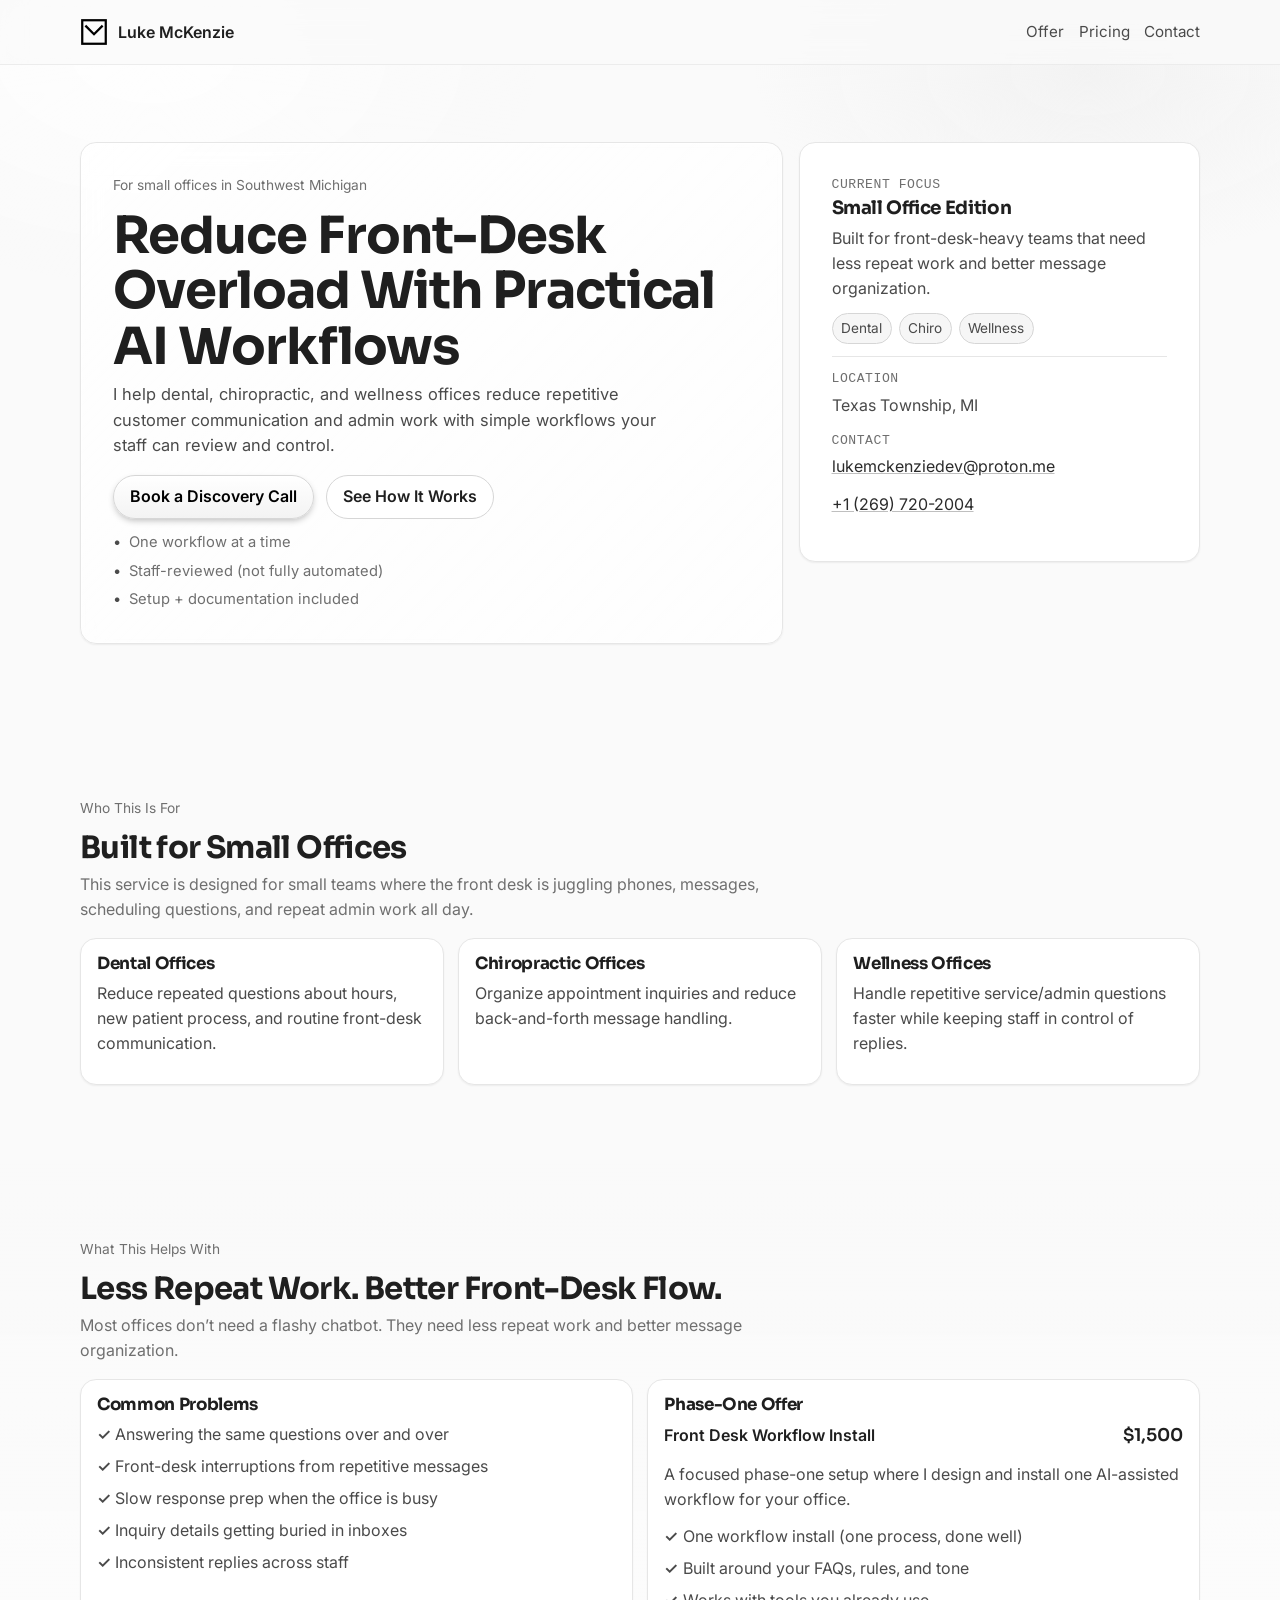
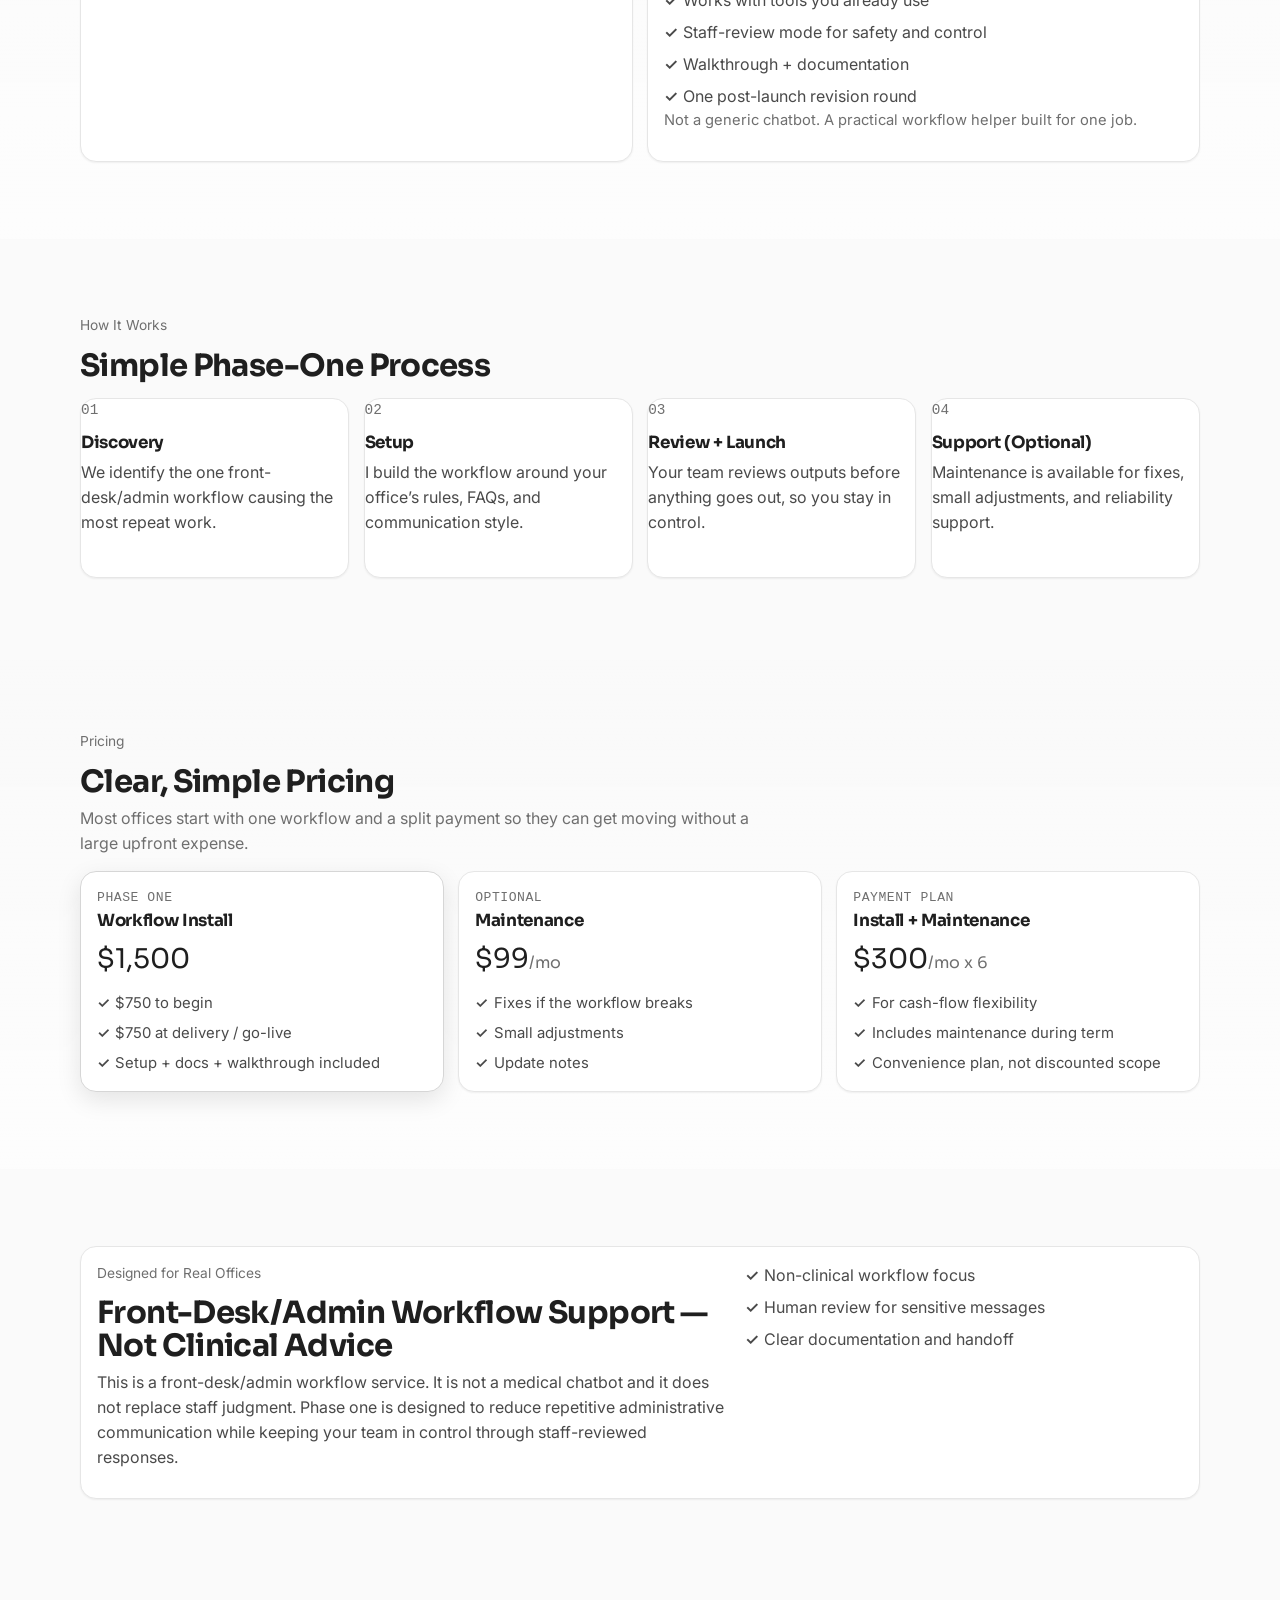
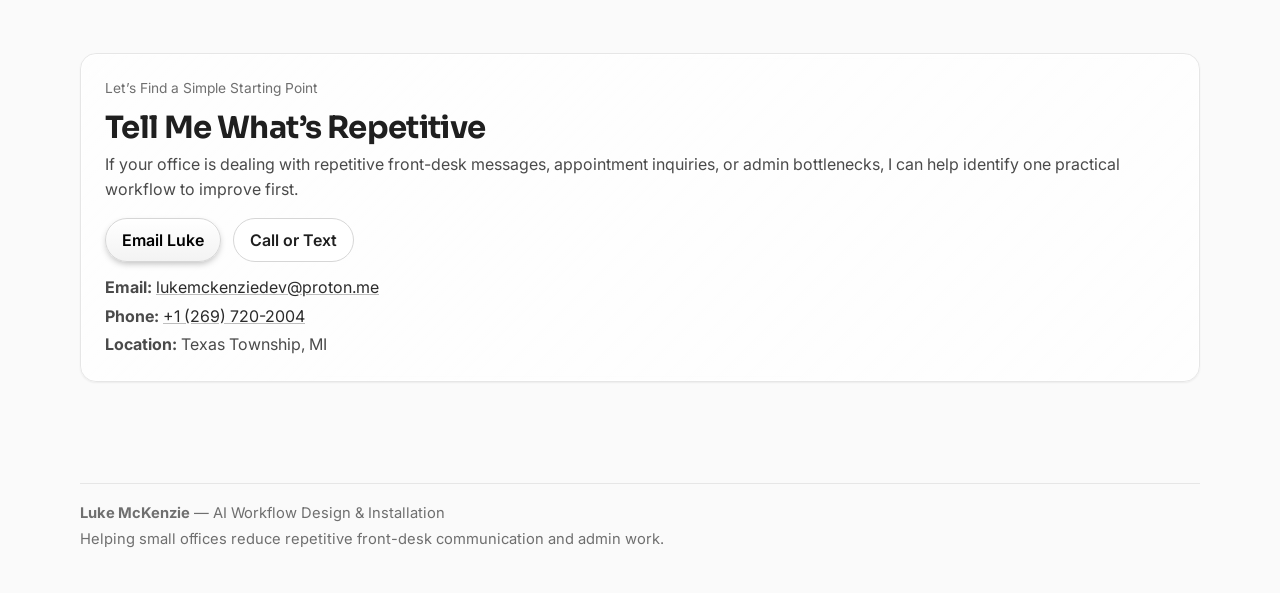
==== index.html @ c14ea80b "initial site" ====
<!doctype html>
<html lang="en">
<head>
  <meta charset="utf-8">
  <meta name="viewport" content="width=device-width, initial-scale=1">
  <title>Luke McKenzie | AI Workflow Design for Small Offices</title>
  <meta name="description" content="I help dental, chiropractic, and wellness offices reduce repetitive front-desk communication and admin work with practical AI workflows.">
  <link rel="preconnect" href="https://fonts.googleapis.com">
  <link rel="preconnect" href="https://fonts.gstatic.com" crossorigin>
  <link href="https://fonts.googleapis.com/css2?family=Inter:wght@400;500;600&family=Sora:wght@500;600;700&family=Ubuntu+Mono:wght@400;700&display=swap" rel="stylesheet">
  <link rel="stylesheet" href="styles.css">
</head>
<body>
  <div class="bg-glow" aria-hidden="true"></div>
  <header class="site-header">
    <div class="wrap nav">
      <a class="brand" href="#top" aria-label="Luke McKenzie home">
        <img src="assets/logo.svg" alt="" width="28" height="28">
        <span>Luke McKenzie</span>
      </a>
      <nav class="nav-links" aria-label="Primary">
        <a href="#offer">Offer</a>
        <a href="#pricing">Pricing</a>
        <a href="#contact">Contact</a>
      </nav>
    </div>
  </header>

  <main id="top">
    <section class="hero section">
      <div class="wrap hero-grid">
        <div class="glass card">
          <p class="eyebrow">For small offices in Southwest Michigan</p>
          <h1>Reduce Front-Desk Overload With Practical AI Workflows</h1>
          <p class="lede">
            I help dental, chiropractic, and wellness offices reduce repetitive customer communication and admin work with simple workflows your staff can review and control.
          </p>
          <div class="hero-cta">
            <a class="btn btn-primary" href="#contact">Book a Discovery Call</a>
            <a class="btn btn-secondary" href="#how">See How It Works</a>
          </div>
          <ul class="mini-list">
            <li>One workflow at a time</li>
            <li>Staff-reviewed (not fully automated)</li>
            <li>Setup + documentation included</li>
          </ul>
        </div>

        <aside class="card side-panel">
          <p class="mono label">CURRENT FOCUS</p>
          <h2>Small Office Edition</h2>
          <p>Built for front-desk-heavy teams that need less repeat work and better message organization.</p>
          <div class="pill-list">
            <span>Dental</span>
            <span>Chiro</span>
            <span>Wellness</span>
          </div>
          <hr>
          <p class="mono label">LOCATION</p>
          <p>Texas Township, MI</p>
          <p class="mono label">CONTACT</p>
          <p><a href="mailto:lukemckenziedev@proton.me">lukemckenziedev@proton.me</a></p>
          <p><a href="tel:+12697202004">+1 (269) 720-2004</a></p>
        </aside>
      </div>
    </section>

    <section class="section" id="who">
      <div class="wrap">
        <div class="section-head">
          <p class="eyebrow">Who This Is For</p>
          <h2>Built for Small Offices</h2>
          <p>This service is designed for small teams where the front desk is juggling phones, messages, scheduling questions, and repeat admin work all day.</p>
        </div>
        <div class="grid-3">
          <article class="card tile">
            <h3>Dental Offices</h3>
            <p>Reduce repeated questions about hours, new patient process, and routine front-desk communication.</p>
          </article>
          <article class="card tile">
            <h3>Chiropractic Offices</h3>
            <p>Organize appointment inquiries and reduce back-and-forth message handling.</p>
          </article>
          <article class="card tile">
            <h3>Wellness Offices</h3>
            <p>Handle repetitive service/admin questions faster while keeping staff in control of replies.</p>
          </article>
        </div>
      </div>
    </section>

    <section class="section muted" id="offer">
      <div class="wrap">
        <div class="section-head">
          <p class="eyebrow">What This Helps With</p>
          <h2>Less Repeat Work. Better Front-Desk Flow.</h2>
          <p>Most offices don’t need a flashy chatbot. They need less repeat work and better message organization.</p>
        </div>
        <div class="two-col">
          <div class="card tile">
            <h3>Common Problems</h3>
            <ul class="check-list">
              <li>Answering the same questions over and over</li>
              <li>Front-desk interruptions from repetitive messages</li>
              <li>Slow response prep when the office is busy</li>
              <li>Inquiry details getting buried in inboxes</li>
              <li>Inconsistent replies across staff</li>
            </ul>
          </div>
          <div class="card tile">
            <h3>Phase-One Offer</h3>
            <p class="price-line">Front Desk Workflow Install <span>$1,500</span></p>
            <p>A focused phase-one setup where I design and install one AI-assisted workflow for your office.</p>
            <ul class="check-list">
              <li>One workflow install (one process, done well)</li>
              <li>Built around your FAQs, rules, and tone</li>
              <li>Works with tools you already use</li>
              <li>Staff-review mode for safety and control</li>
              <li>Walkthrough + documentation</li>
              <li>One post-launch revision round</li>
            </ul>
            <p class="note">Not a generic chatbot. A practical workflow helper built for one job.</p>
          </div>
        </div>
      </div>
    </section>

    <section class="section" id="how">
      <div class="wrap">
        <div class="section-head">
          <p class="eyebrow">How It Works</p>
          <h2>Simple Phase-One Process</h2>
        </div>
        <div class="grid-4 steps">
          <article class="card step">
            <p class="mono step-num">01</p>
            <h3>Discovery</h3>
            <p>We identify the one front-desk/admin workflow causing the most repeat work.</p>
          </article>
          <article class="card step">
            <p class="mono step-num">02</p>
            <h3>Setup</h3>
            <p>I build the workflow around your office’s rules, FAQs, and communication style.</p>
          </article>
          <article class="card step">
            <p class="mono step-num">03</p>
            <h3>Review + Launch</h3>
            <p>Your team reviews outputs before anything goes out, so you stay in control.</p>
          </article>
          <article class="card step">
            <p class="mono step-num">04</p>
            <h3>Support (Optional)</h3>
            <p>Maintenance is available for fixes, small adjustments, and reliability support.</p>
          </article>
        </div>
      </div>
    </section>

    <section class="section muted" id="pricing">
      <div class="wrap">
        <div class="section-head">
          <p class="eyebrow">Pricing</p>
          <h2>Clear, Simple Pricing</h2>
          <p>Most offices start with one workflow and a split payment so they can get moving without a large upfront expense.</p>
        </div>
        <div class="grid-3 pricing-grid">
          <article class="card price-card featured">
            <p class="mono label">PHASE ONE</p>
            <h3>Workflow Install</h3>
            <p class="price">$1,500</p>
            <ul class="check-list compact">
              <li>$750 to begin</li>
              <li>$750 at delivery / go-live</li>
              <li>Setup + docs + walkthrough included</li>
            </ul>
          </article>
          <article class="card price-card">
            <p class="mono label">OPTIONAL</p>
            <h3>Maintenance</h3>
            <p class="price">$99<span>/mo</span></p>
            <ul class="check-list compact">
              <li>Fixes if the workflow breaks</li>
              <li>Small adjustments</li>
              <li>Update notes</li>
            </ul>
          </article>
          <article class="card price-card">
            <p class="mono label">PAYMENT PLAN</p>
            <h3>Install + Maintenance</h3>
            <p class="price">$300<span>/mo x 6</span></p>
            <ul class="check-list compact">
              <li>For cash-flow flexibility</li>
              <li>Includes maintenance during term</li>
              <li>Convenience plan, not discounted scope</li>
            </ul>
          </article>
        </div>
      </div>
    </section>

    <section class="section" id="trust">
      <div class="wrap">
        <div class="card trust-card">
          <div>
            <p class="eyebrow">Designed for Real Offices</p>
            <h2>Front-Desk/Admin Workflow Support — Not Clinical Advice</h2>
            <p>
              This is a front-desk/admin workflow service. It is not a medical chatbot and it does not replace staff judgment. Phase one is designed to reduce repetitive administrative communication while keeping your team in control through staff-reviewed responses.
            </p>
          </div>
          <ul class="check-list">
            <li>Non-clinical workflow focus</li>
            <li>Human review for sensitive messages</li>
            <li>Clear documentation and handoff</li>
          </ul>
        </div>
      </div>
    </section>

    <section class="section" id="contact">
      <div class="wrap">
        <div class="glass card contact-card">
          <div>
            <p class="eyebrow">Let’s Find a Simple Starting Point</p>
            <h2>Tell Me What’s Repetitive</h2>
            <p>If your office is dealing with repetitive front-desk messages, appointment inquiries, or admin bottlenecks, I can help identify one practical workflow to improve first.</p>
          </div>
          <div class="contact-actions">
            <a class="btn btn-primary" href="mailto:lukemckenziedev@proton.me?subject=Workflow%20Install%20Inquiry">Email Luke</a>
            <a class="btn btn-secondary" href="tel:+12697202004">Call or Text</a>
          </div>
          <div class="contact-details">
            <p><strong>Email:</strong> <a href="mailto:lukemckenziedev@proton.me">lukemckenziedev@proton.me</a></p>
            <p><strong>Phone:</strong> <a href="tel:+12697202004">+1 (269) 720-2004</a></p>
            <p><strong>Location:</strong> Texas Township, MI</p>
          </div>
        </div>
      </div>
    </section>
  </main>

  <footer class="site-footer">
    <div class="wrap footer-inner">
      <p><strong>Luke McKenzie</strong> — AI Workflow Design & Installation</p>
      <p>Helping small offices reduce repetitive front-desk communication and admin work.</p>
    </div>
  </footer>
</body>
</html>
---- styles.css ----
:root {
  --font-display: "Sora", system-ui, -apple-system, "Segoe UI", Roboto, Arial, sans-serif;
  --font-body: "Inter", system-ui, -apple-system, "Segoe UI", Roboto, Arial, sans-serif;
  --font-mono: "Ubuntu Mono", ui-monospace, SFMono-Regular, Menlo, Monaco, Consolas, monospace;

  --n-0: #ffffff;
  --n-25: #fafafa;
  --n-50: #f6f6f6;
  --n-75: #efefef;
  --n-100: #e6e6e6;
  --n-200: #d6d6d6;
  --n-900: #1f1f1f;

  --color-bg: var(--n-25);
  --color-surface: var(--n-0);
  --color-surface-2: var(--n-50);
  --color-border: var(--n-200);
  --color-border-soft: var(--n-100);

  --text-1: var(--n-900);
  --text-2: #4a4a4a;
  --text-3: #6f6f6f;

  --link: #2b2b2b;
  --link-hover: #111111;
  --focus-ring: rgba(31, 31, 31, 0.18);

  --shadow-1: 0 1px 2px rgba(0, 0, 0, 0.06);
  --shadow-2: 0 8px 24px rgba(0, 0, 0, 0.1);

  --r-1: 10px;
  --r-2: 16px;
  --r-3: 22px;

  --max: 1120px;
}

*,
*::before,
*::after {
  box-sizing: border-box;
}

html {
  scroll-behavior: smooth;
}

body {
  margin: 0;
  font-family: var(--font-body);
  background: var(--color-bg);
  color: var(--text-2);
  line-height: 1.55;
}

img {
  display: block;
  max-width: 100%;
}

a {
  color: var(--link);
  text-decoration-color: rgba(0, 0, 0, 0.25);
}

a:hover {
  color: var(--link-hover);
  text-decoration-color: rgba(0, 0, 0, 0.45);
}

:focus-visible {
  outline: 2px solid var(--focus-ring);
  outline-offset: 2px;
  border-radius: 8px;
}

h1,
h2,
h3 {
  margin: 0 0 0.5rem;
  font-family: var(--font-display);
  color: var(--text-1);
  letter-spacing: -0.02em;
  line-height: 1.08;
}

h1 {
  font-size: clamp(2rem, 4vw, 3.5rem);
}

h2 {
  font-size: clamp(1.35rem, 2.4vw, 2.1rem);
}

h3 {
  font-size: 1.05rem;
}

p {
  margin: 0 0 0.8rem;
}

ul {
  margin: 0;
  padding-left: 1.1rem;
}

.wrap {
  width: min(calc(100% - 2rem), var(--max));
  margin-inline: auto;
}

.section {
  padding: clamp(2.2rem, 6vw, 5rem) 0;
}

.muted {
  background: linear-gradient(180deg, rgba(255,255,255,0), rgba(255,255,255,0.65));
}

.site-header {
  position: sticky;
  top: 0;
  z-index: 10;
  backdrop-filter: blur(12px);
  background: rgba(250, 250, 250, 0.75);
  border-bottom: 1px solid rgba(230, 230, 230, 0.7);
}

.nav {
  display: flex;
  align-items: center;
  justify-content: space-between;
  min-height: 64px;
  gap: 1rem;
}

.brand {
  display: inline-flex;
  align-items: center;
  gap: 0.65rem;
  font-weight: 600;
  text-decoration: none;
}

.brand span {
  color: var(--text-1);
}

.nav-links {
  display: inline-flex;
  gap: 0.9rem;
  align-items: center;
}

.nav-links a {
  text-decoration: none;
  font-size: 0.95rem;
  color: var(--text-2);
}

.bg-glow {
  position: fixed;
  inset: 0;
  z-index: -1;
  pointer-events: none;
  background:
    radial-gradient(40rem 24rem at 12% 6%, rgba(255,255,255,0.85), transparent 60%),
    radial-gradient(32rem 18rem at 85% 8%, rgba(239,239,239,0.65), transparent 65%);
}

.card {
  background: var(--color-surface);
  border: 1px solid var(--color-border-soft);
  border-radius: var(--r-2);
  box-shadow: var(--shadow-1);
}

.glass {
  position: relative;
  background:
    linear-gradient(135deg, rgba(255,255,255,0.2), rgba(255,255,255,0), rgba(255,255,255,0.1)),
    rgba(255,255,255,0.7);
  backdrop-filter: blur(14px);
}

.glass::before {
  content: "";
  position: absolute;
  inset: 0;
  border-radius: inherit;
  border: 1px solid rgba(255,255,255,0.45);
  pointer-events: none;
}

.hero-grid {
  display: grid;
  grid-template-columns: 1.4fr 0.8fr;
  gap: 1rem;
  align-items: start;
}

.hero .card {
  padding: clamp(1.1rem, 3vw, 2rem);
}

.eyebrow {
  margin-bottom: 0.75rem;
  color: var(--text-3);
  font-size: 0.86rem;
}

.lede {
  font-size: 1.03rem;
  max-width: 58ch;
}

.hero-cta,
.contact-actions {
  display: flex;
  flex-wrap: wrap;
  gap: 0.75rem;
  margin: 1rem 0 0.8rem;
}

.btn {
  display: inline-flex;
  align-items: center;
  justify-content: center;
  min-height: 44px;
  padding: 0 1rem;
  border-radius: 999px;
  border: 1px solid var(--color-border);
  text-decoration: none;
  font-weight: 600;
  transition: transform 120ms ease, box-shadow 120ms ease, background-color 120ms ease;
}

.btn:hover {
  transform: translateY(-1px);
}

.btn-primary {
  color: #000;
  background: linear-gradient(180deg, #ffffff, #f3f3f3);
  box-shadow: inset 0 1px 0 rgba(255,255,255,0.95), 0 3px 7px -2px rgba(179,179,179,1);
}

.btn-primary:hover {
  box-shadow: inset 0 1px 0 rgba(255,255,255,0.95), 0 5px 10px -3px rgba(160,160,160,1);
}

.btn-secondary {
  background: var(--color-surface);
  color: var(--text-1);
}

.mini-list {
  list-style: none;
  padding: 0;
  display: grid;
  gap: 0.35rem;
  margin-top: 0.5rem;
}

.mini-list li {
  color: var(--text-3);
  font-size: 0.92rem;
}

.mini-list li::before {
  content: "•";
  margin-right: 0.5rem;
  color: var(--text-2);
}

.side-panel h2 {
  font-size: 1.15rem;
}

.side-panel hr {
  border: 0;
  border-top: 1px solid var(--color-border-soft);
  margin: 0.75rem 0;
}

.mono {
  font-family: var(--font-mono);
}

.label {
  color: var(--text-3);
  font-size: 0.82rem;
  letter-spacing: 0.04em;
  margin-bottom: 0.2rem;
}

.pill-list {
  display: flex;
  flex-wrap: wrap;
  gap: 0.4rem;
  margin: 0.75rem 0 0.25rem;
}

.pill-list span {
  border: 1px solid var(--color-border);
  background: var(--color-surface-2);
  padding: 0.25rem 0.55rem;
  border-radius: 999px;
  font-size: 0.85rem;
}

.section-head {
  margin-bottom: 1rem;
  max-width: 70ch;
}

.section-head p:last-child {
  color: var(--text-3);
}

.grid-3,
.grid-4 {
  display: grid;
  gap: 0.9rem;
}

.grid-3 {
  grid-template-columns: repeat(3, minmax(0, 1fr));
}

.grid-4 {
  grid-template-columns: repeat(4, minmax(0, 1fr));
}

.two-col {
  display: grid;
  grid-template-columns: 1fr 1fr;
  gap: 0.9rem;
}

.tile,
.price-card,
.trust-card {
  padding: 1rem;
}

.check-list {
  list-style: none;
  padding-left: 0;
  display: grid;
  gap: 0.45rem;
}

.check-list li {
  position: relative;
  padding-left: 1.15rem;
}

.check-list li::before {
  content: "✓";
  position: absolute;
  left: 0;
  top: 0;
  color: var(--text-2);
  font-weight: 600;
}

.check-list.compact li {
  font-size: 0.93rem;
}

.price-line {
  display: flex;
  align-items: baseline;
  justify-content: space-between;
  gap: 0.75rem;
  font-weight: 600;
  color: var(--text-1);
}

.price-line span {
  font-family: var(--font-display);
  font-size: 1.1rem;
}

.note {
  color: var(--text-3);
  font-size: 0.92rem;
}

.steps .step {
  min-height: 180px;
}

.step-num {
  color: var(--text-3);
  font-size: 0.9rem;
}

.pricing-grid .featured {
  border-color: var(--color-border);
  box-shadow: var(--shadow-2);
}

.price {
  margin: 0.25rem 0 0.7rem;
  font-family: var(--font-display);
  font-size: 1.7rem;
  color: var(--text-1);
}

.price span {
  font-size: 1rem;
  color: var(--text-3);
}

.trust-card {
  display: grid;
  grid-template-columns: 1.3fr 0.9fr;
  gap: 1rem;
  align-items: start;
}

.contact-card {
  padding: clamp(1.1rem, 3vw, 1.5rem);
}

.contact-details {
  display: grid;
  gap: 0.25rem;
  margin-top: 0.4rem;
}

.contact-details p {
  margin: 0;
}

.site-footer {
  padding: 1.5rem 0 2.5rem;
}

.footer-inner {
  border-top: 1px solid var(--color-border-soft);
  padding-top: 1rem;
  color: var(--text-3);
  font-size: 0.92rem;
}

.footer-inner p {
  margin: 0.15rem 0;
}

@media (max-width: 980px) {
  .hero-grid,
  .two-col,
  .trust-card {
    grid-template-columns: 1fr;
  }

  .grid-4 {
    grid-template-columns: repeat(2, minmax(0, 1fr));
  }

  .grid-3 {
    grid-template-columns: 1fr;
  }

  .nav-links {
    display: none;
  }
}

@media (max-width: 560px) {
  .section {
    padding: 1.75rem 0;
  }

  .grid-4 {
    grid-template-columns: 1fr;
  }

  .btn {
    width: 100%;
  }

  .hero-cta,
  .contact-actions {
    gap: 0.6rem;
  }
}
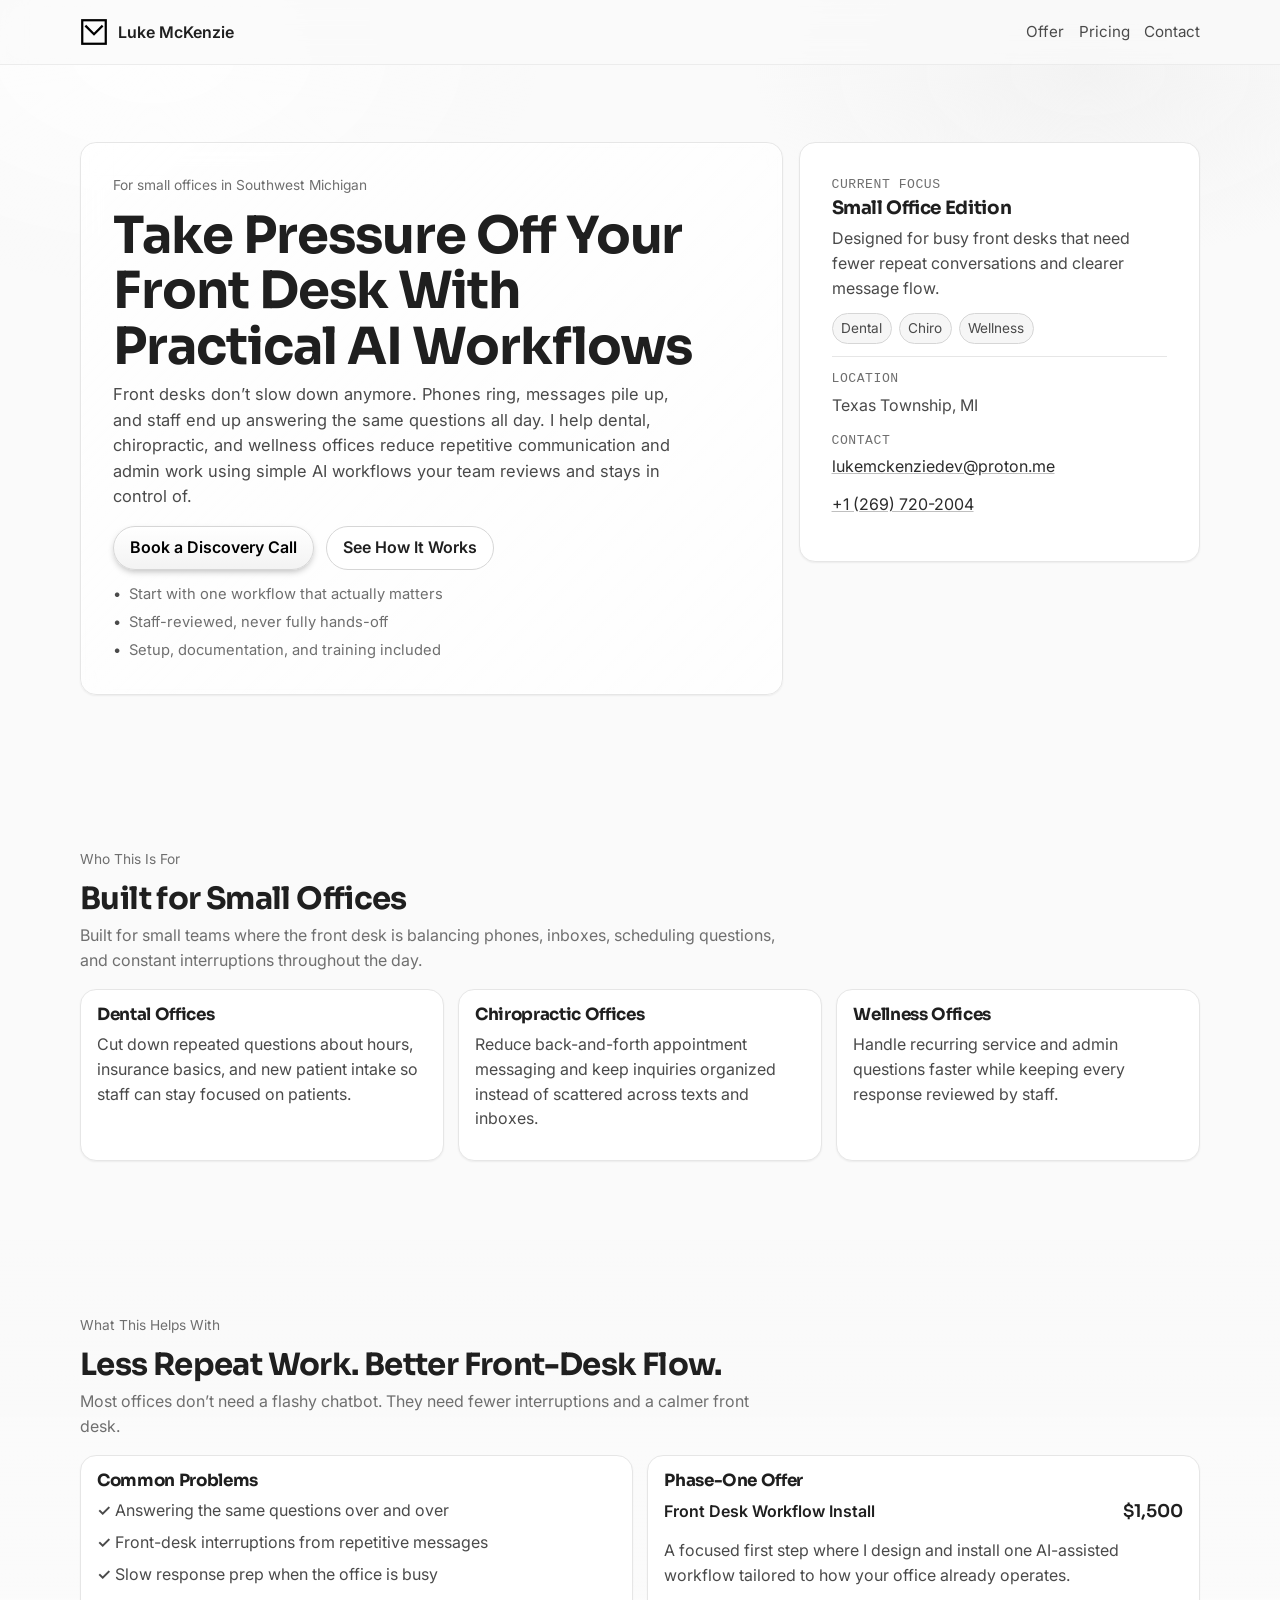
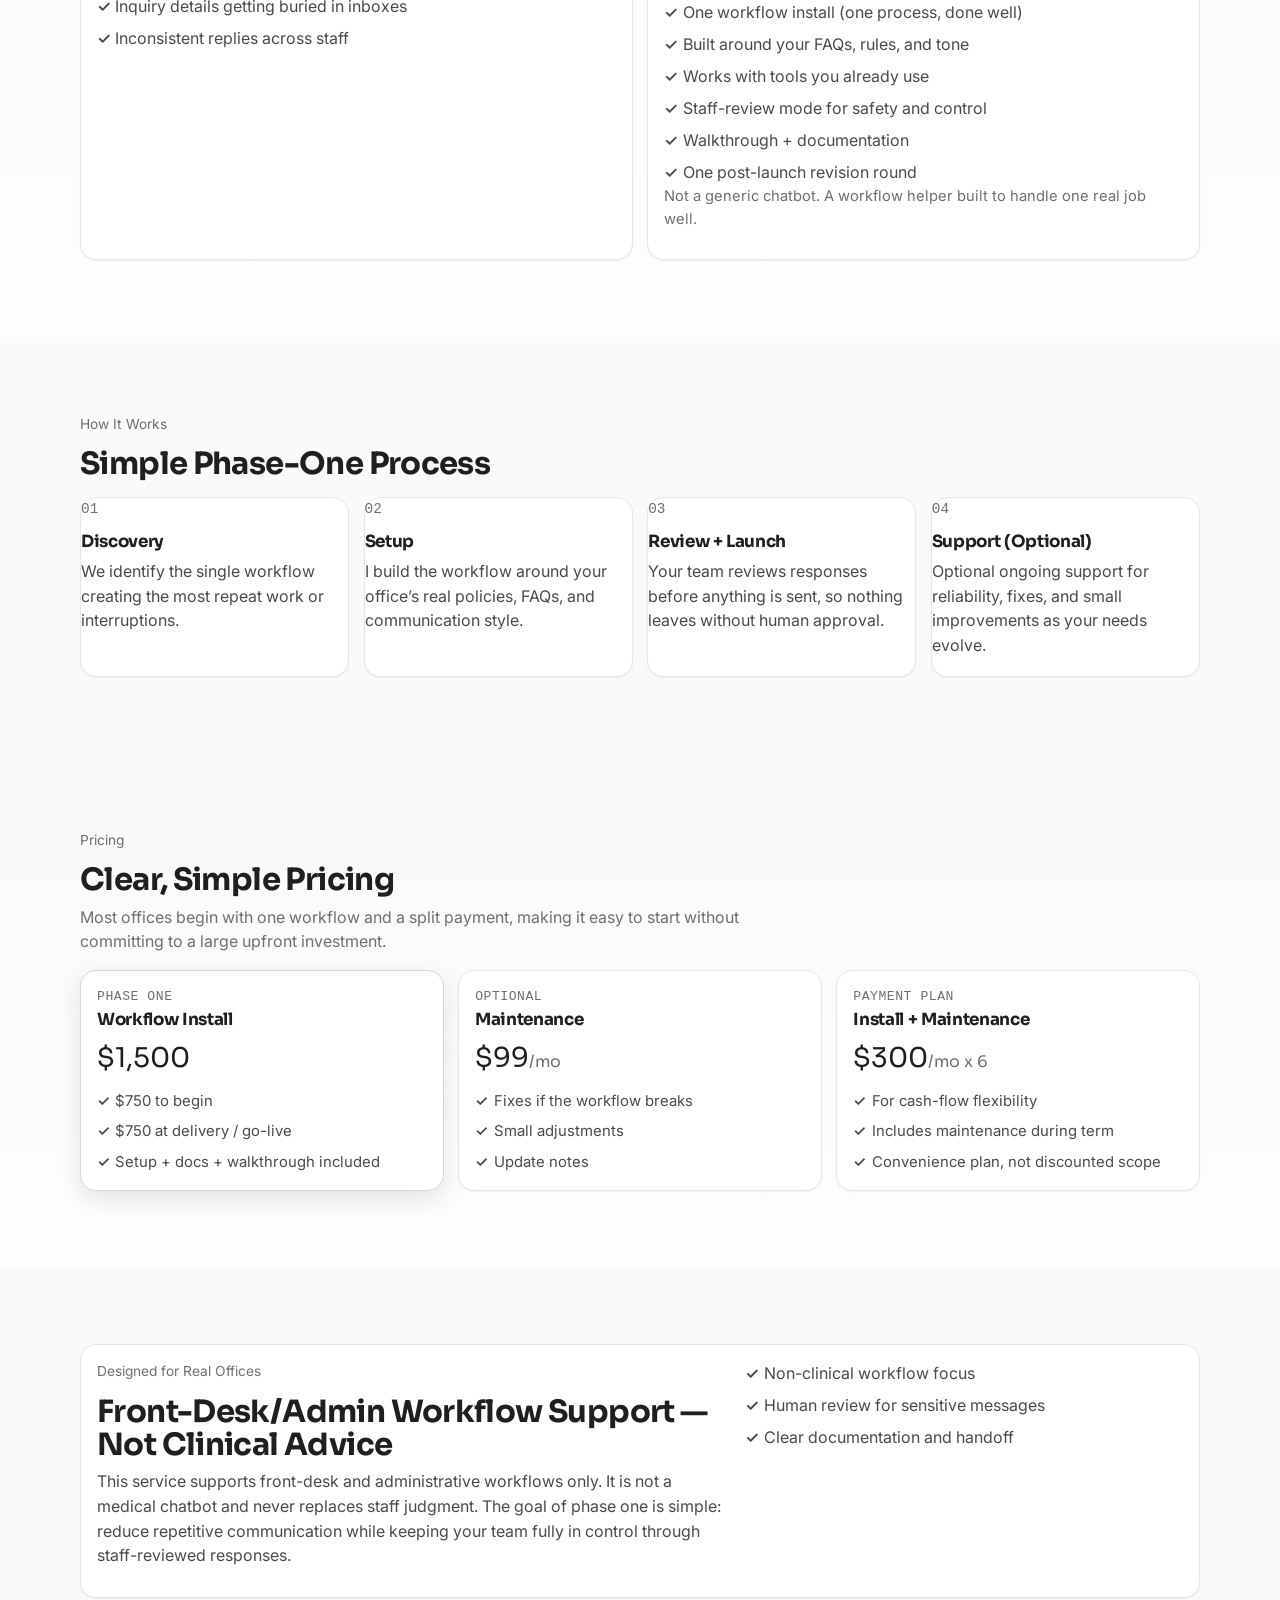
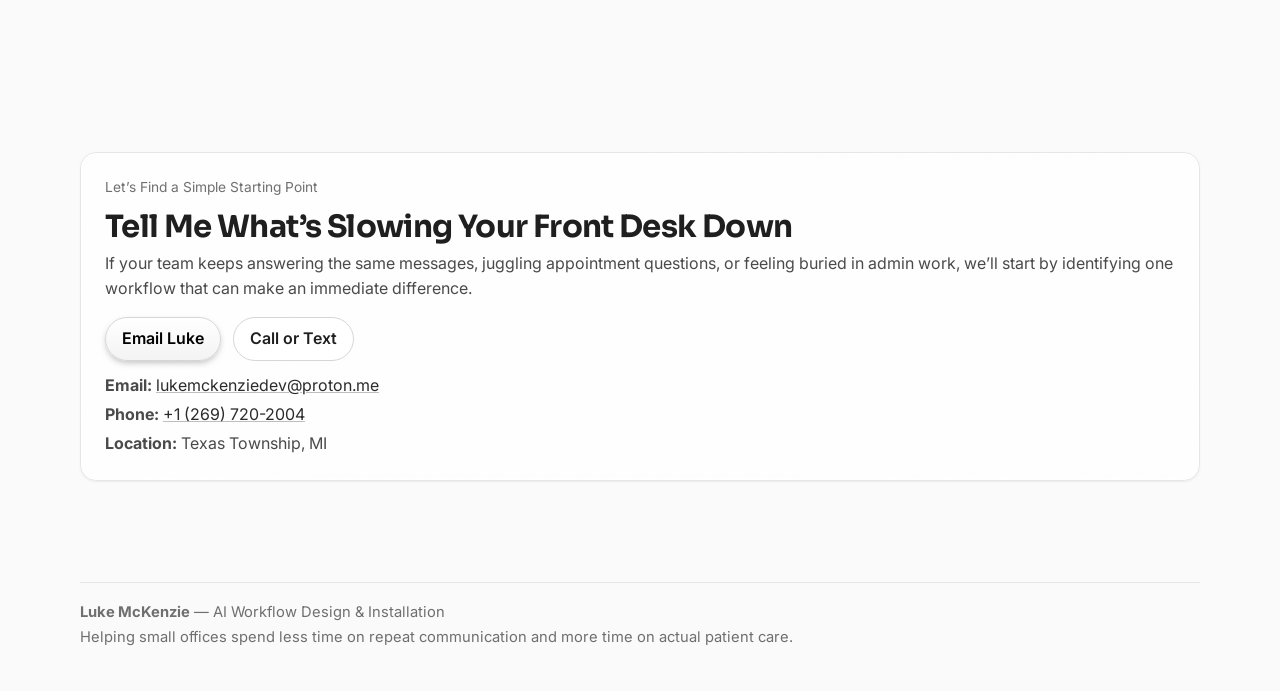
==== commit c9dd2b9e: "Humanize landing page copy" ====
--- a/index.html
+++ b/index.html
@@ -31,25 +31,25 @@
       <div class="wrap hero-grid">
         <div class="glass card">
           <p class="eyebrow">For small offices in Southwest Michigan</p>
-          <h1>Reduce Front-Desk Overload With Practical AI Workflows</h1>
+          <h1>Take Pressure Off Your Front Desk With Practical AI Workflows</h1>
           <p class="lede">
-            I help dental, chiropractic, and wellness offices reduce repetitive customer communication and admin work with simple workflows your staff can review and control.
+            Front desks don’t slow down anymore. Phones ring, messages pile up, and staff end up answering the same questions all day. I help dental, chiropractic, and wellness offices reduce repetitive communication and admin work using simple AI workflows your team reviews and stays in control of.
           </p>
           <div class="hero-cta">
             <a class="btn btn-primary" href="#contact">Book a Discovery Call</a>
             <a class="btn btn-secondary" href="#how">See How It Works</a>
           </div>
           <ul class="mini-list">
-            <li>One workflow at a time</li>
-            <li>Staff-reviewed (not fully automated)</li>
-            <li>Setup + documentation included</li>
+            <li>Start with one workflow that actually matters</li>
+            <li>Staff-reviewed, never fully hands-off</li>
+            <li>Setup, documentation, and training included</li>
           </ul>
         </div>
 
         <aside class="card side-panel">
           <p class="mono label">CURRENT FOCUS</p>
           <h2>Small Office Edition</h2>
-          <p>Built for front-desk-heavy teams that need less repeat work and better message organization.</p>
+          <p>Designed for busy front desks that need fewer repeat conversations and clearer message flow.</p>
           <div class="pill-list">
             <span>Dental</span>
             <span>Chiro</span>
@@ -70,20 +70,20 @@
         <div class="section-head">
           <p class="eyebrow">Who This Is For</p>
           <h2>Built for Small Offices</h2>
-          <p>This service is designed for small teams where the front desk is juggling phones, messages, scheduling questions, and repeat admin work all day.</p>
+          <p>Built for small teams where the front desk is balancing phones, inboxes, scheduling questions, and constant interruptions throughout the day.</p>
         </div>
         <div class="grid-3">
           <article class="card tile">
             <h3>Dental Offices</h3>
-            <p>Reduce repeated questions about hours, new patient process, and routine front-desk communication.</p>
+            <p>Cut down repeated questions about hours, insurance basics, and new patient intake so staff can stay focused on patients.</p>
           </article>
           <article class="card tile">
             <h3>Chiropractic Offices</h3>
-            <p>Organize appointment inquiries and reduce back-and-forth message handling.</p>
+            <p>Reduce back-and-forth appointment messaging and keep inquiries organized instead of scattered across texts and inboxes.</p>
           </article>
           <article class="card tile">
             <h3>Wellness Offices</h3>
-            <p>Handle repetitive service/admin questions faster while keeping staff in control of replies.</p>
+            <p>Handle recurring service and admin questions faster while keeping every response reviewed by staff.</p>
           </article>
         </div>
       </div>
@@ -94,7 +94,7 @@
         <div class="section-head">
           <p class="eyebrow">What This Helps With</p>
           <h2>Less Repeat Work. Better Front-Desk Flow.</h2>
-          <p>Most offices don’t need a flashy chatbot. They need less repeat work and better message organization.</p>
+          <p>Most offices don’t need a flashy chatbot. They need fewer interruptions and a calmer front desk.</p>
         </div>
         <div class="two-col">
           <div class="card tile">
@@ -110,7 +110,7 @@
           <div class="card tile">
             <h3>Phase-One Offer</h3>
             <p class="price-line">Front Desk Workflow Install <span>$1,500</span></p>
-            <p>A focused phase-one setup where I design and install one AI-assisted workflow for your office.</p>
+            <p>A focused first step where I design and install one AI-assisted workflow tailored to how your office already operates.</p>
             <ul class="check-list">
               <li>One workflow install (one process, done well)</li>
               <li>Built around your FAQs, rules, and tone</li>
@@ -119,7 +119,7 @@
               <li>Walkthrough + documentation</li>
               <li>One post-launch revision round</li>
             </ul>
-            <p class="note">Not a generic chatbot. A practical workflow helper built for one job.</p>
+            <p class="note">Not a generic chatbot. A workflow helper built to handle one real job well.</p>
           </div>
         </div>
       </div>
@@ -135,22 +135,22 @@
           <article class="card step">
             <p class="mono step-num">01</p>
             <h3>Discovery</h3>
-            <p>We identify the one front-desk/admin workflow causing the most repeat work.</p>
+            <p>We identify the single workflow creating the most repeat work or interruptions.</p>
           </article>
           <article class="card step">
             <p class="mono step-num">02</p>
             <h3>Setup</h3>
-            <p>I build the workflow around your office’s rules, FAQs, and communication style.</p>
+            <p>I build the workflow around your office’s real policies, FAQs, and communication style.</p>
           </article>
           <article class="card step">
             <p class="mono step-num">03</p>
             <h3>Review + Launch</h3>
-            <p>Your team reviews outputs before anything goes out, so you stay in control.</p>
+            <p>Your team reviews responses before anything is sent, so nothing leaves without human approval.</p>
           </article>
           <article class="card step">
             <p class="mono step-num">04</p>
             <h3>Support (Optional)</h3>
-            <p>Maintenance is available for fixes, small adjustments, and reliability support.</p>
+            <p>Optional ongoing support for reliability, fixes, and small improvements as your needs evolve.</p>
           </article>
         </div>
       </div>
@@ -161,7 +161,7 @@
         <div class="section-head">
           <p class="eyebrow">Pricing</p>
           <h2>Clear, Simple Pricing</h2>
-          <p>Most offices start with one workflow and a split payment so they can get moving without a large upfront expense.</p>
+          <p>Most offices begin with one workflow and a split payment, making it easy to start without committing to a large upfront investment.</p>
         </div>
         <div class="grid-3 pricing-grid">
           <article class="card price-card featured">
@@ -205,7 +205,7 @@
             <p class="eyebrow">Designed for Real Offices</p>
             <h2>Front-Desk/Admin Workflow Support — Not Clinical Advice</h2>
             <p>
-              This is a front-desk/admin workflow service. It is not a medical chatbot and it does not replace staff judgment. Phase one is designed to reduce repetitive administrative communication while keeping your team in control through staff-reviewed responses.
+              This service supports front-desk and administrative workflows only. It is not a medical chatbot and never replaces staff judgment. The goal of phase one is simple: reduce repetitive communication while keeping your team fully in control through staff-reviewed responses.
             </p>
           </div>
           <ul class="check-list">
@@ -222,8 +222,8 @@
         <div class="glass card contact-card">
           <div>
             <p class="eyebrow">Let’s Find a Simple Starting Point</p>
-            <h2>Tell Me What’s Repetitive</h2>
-            <p>If your office is dealing with repetitive front-desk messages, appointment inquiries, or admin bottlenecks, I can help identify one practical workflow to improve first.</p>
+            <h2>Tell Me What’s Slowing Your Front Desk Down</h2>
+            <p>If your team keeps answering the same messages, juggling appointment questions, or feeling buried in admin work, we’ll start by identifying one workflow that can make an immediate difference.</p>
           </div>
           <div class="contact-actions">
             <a class="btn btn-primary" href="mailto:lukemckenziedev@proton.me?subject=Workflow%20Install%20Inquiry">Email Luke</a>
@@ -242,9 +242,8 @@
   <footer class="site-footer">
     <div class="wrap footer-inner">
       <p><strong>Luke McKenzie</strong> — AI Workflow Design & Installation</p>
-      <p>Helping small offices reduce repetitive front-desk communication and admin work.</p>
+      <p>Helping small offices spend less time on repeat communication and more time on actual patient care.</p>
     </div>
   </footer>
 </body>
 </html>
-
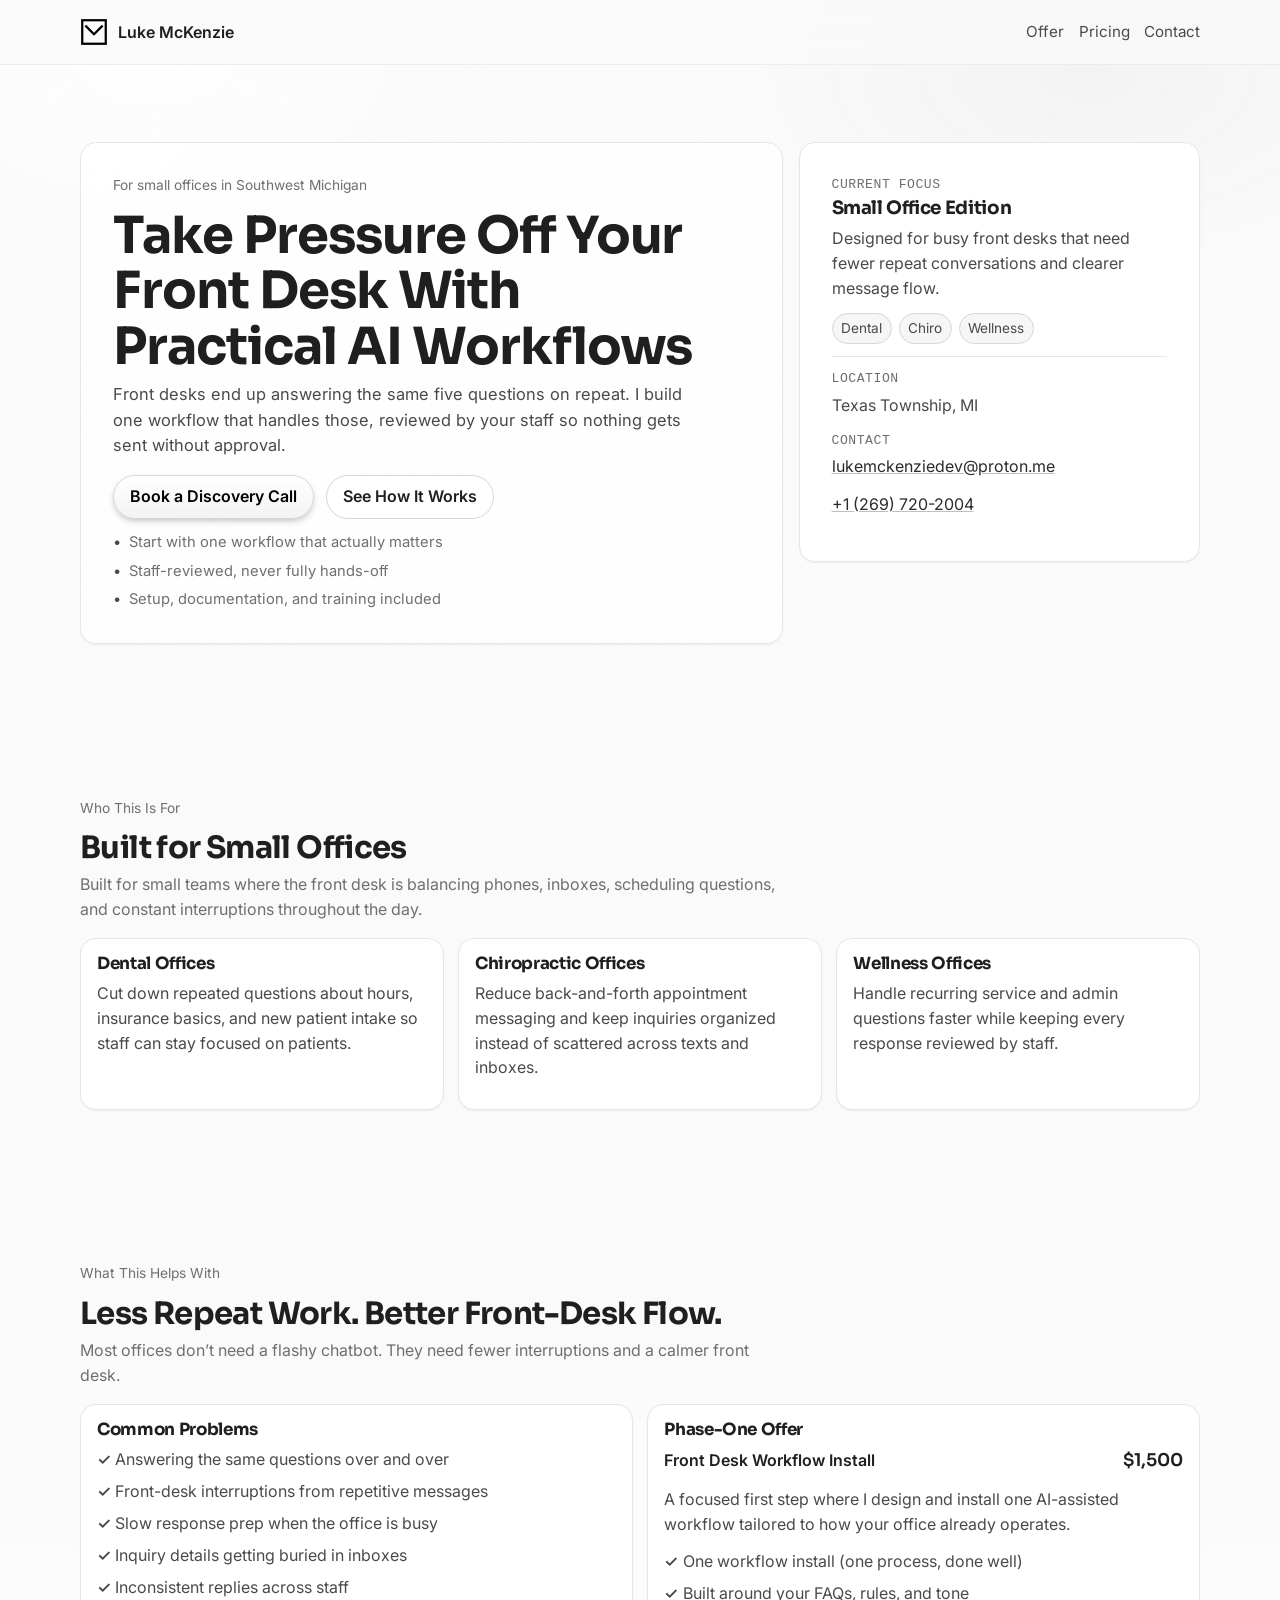
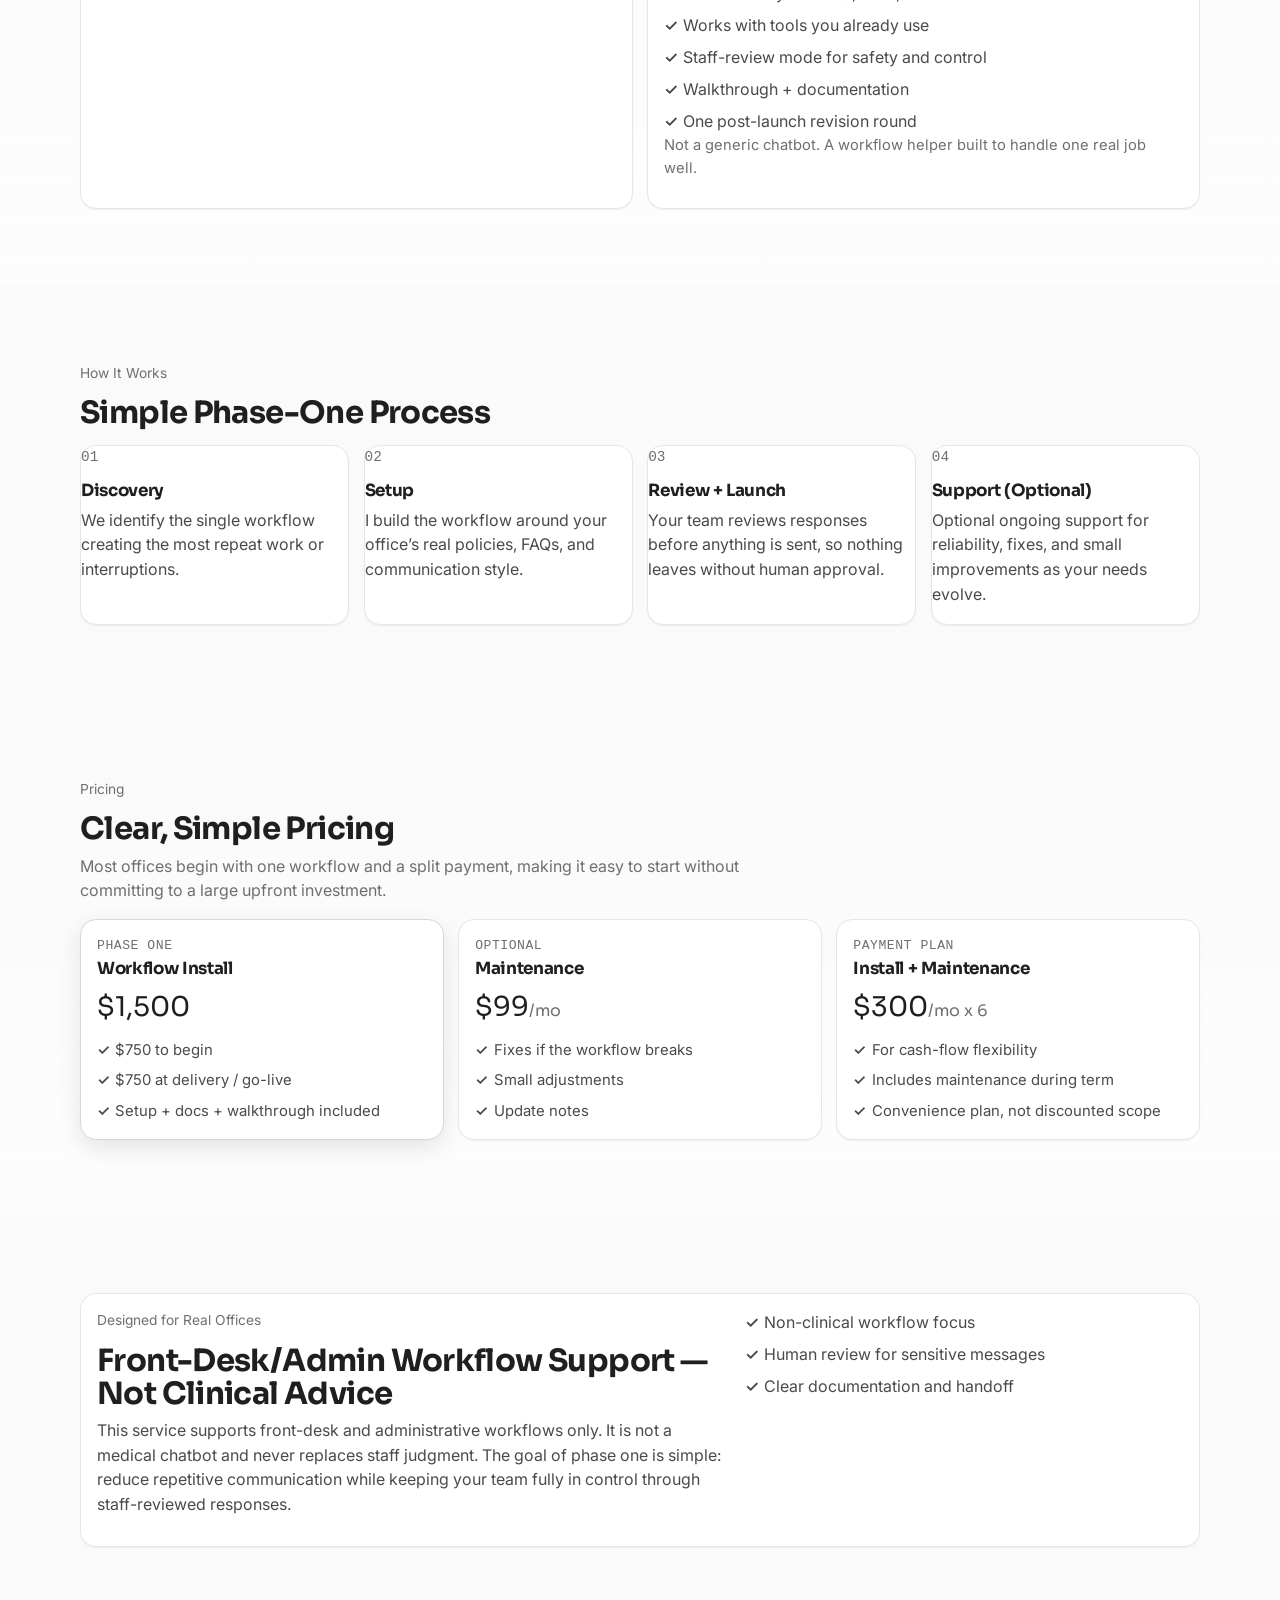
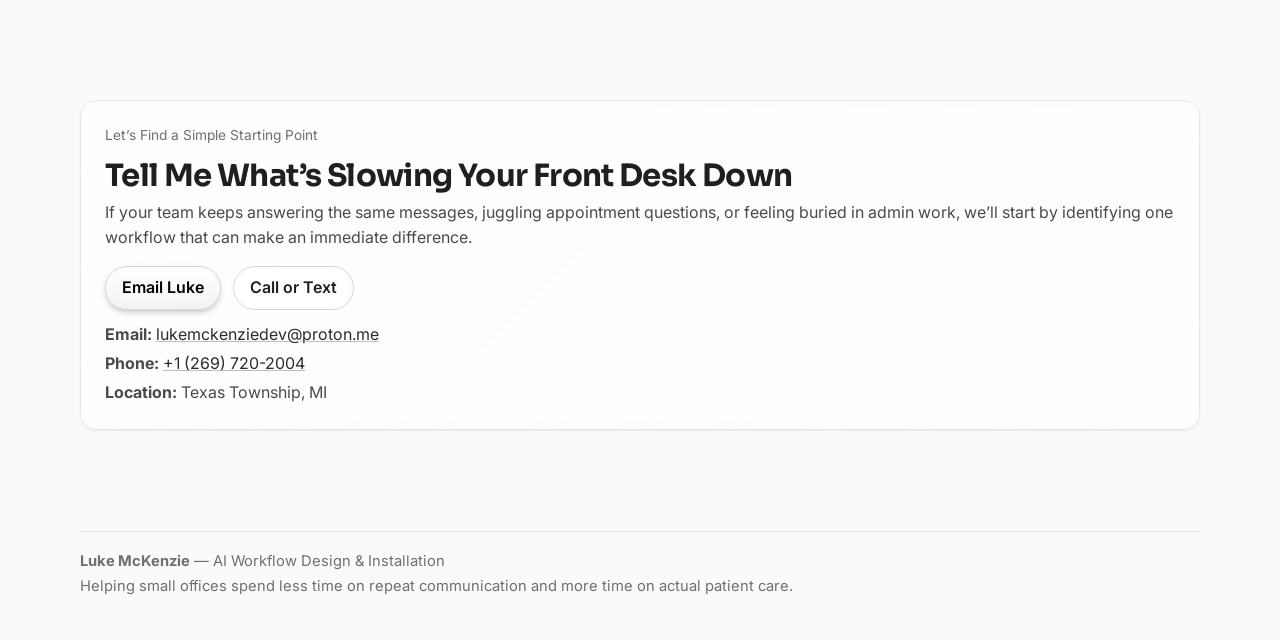
==== commit 39f99aab: "Humanize landing page copy" ====
--- a/index.html
+++ b/index.html
@@ -33,7 +33,7 @@
           <p class="eyebrow">For small offices in Southwest Michigan</p>
           <h1>Take Pressure Off Your Front Desk With Practical AI Workflows</h1>
           <p class="lede">
-            Front desks don’t slow down anymore. Phones ring, messages pile up, and staff end up answering the same questions all day. I help dental, chiropractic, and wellness offices reduce repetitive communication and admin work using simple AI workflows your team reviews and stays in control of.
+            Front desks end up answering the same five questions on repeat. I build one workflow that handles those, reviewed by your staff so nothing gets sent without approval.
           </p>
           <div class="hero-cta">
             <a class="btn btn-primary" href="#contact">Book a Discovery Call</a>
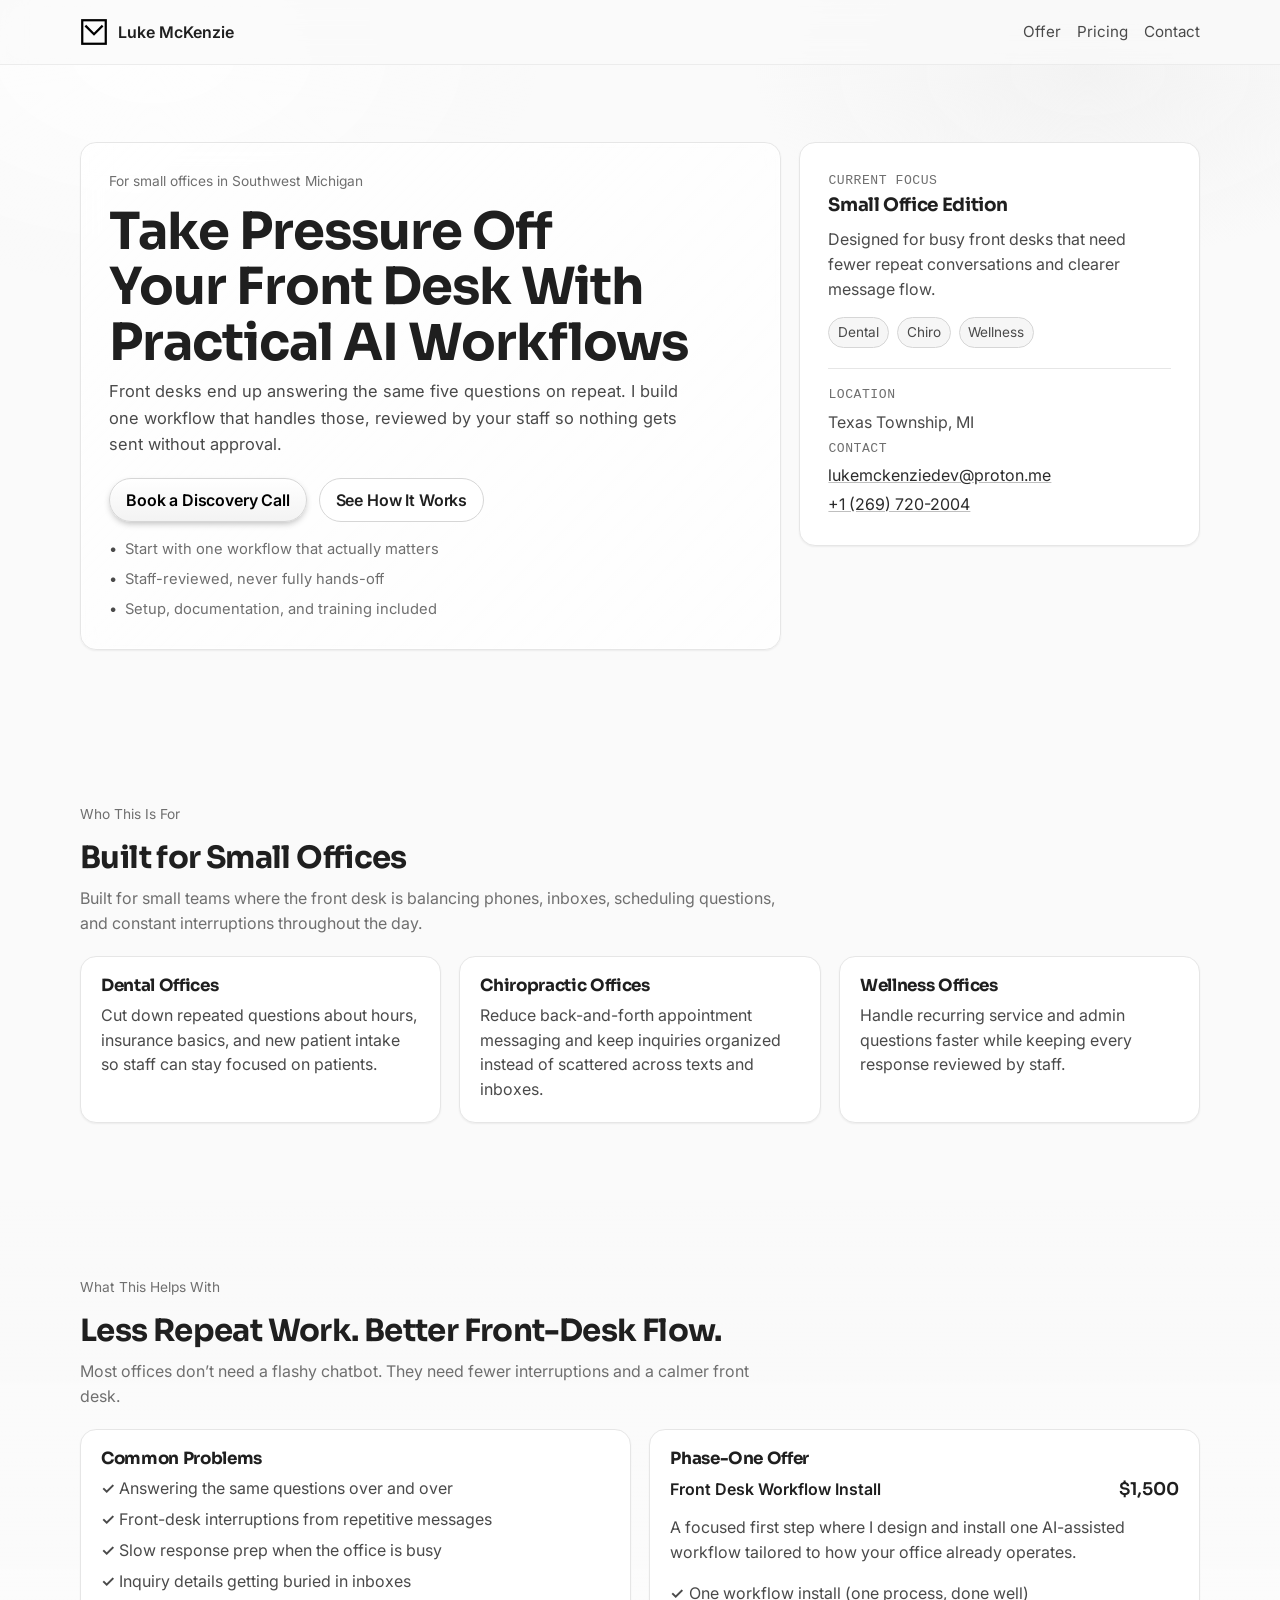
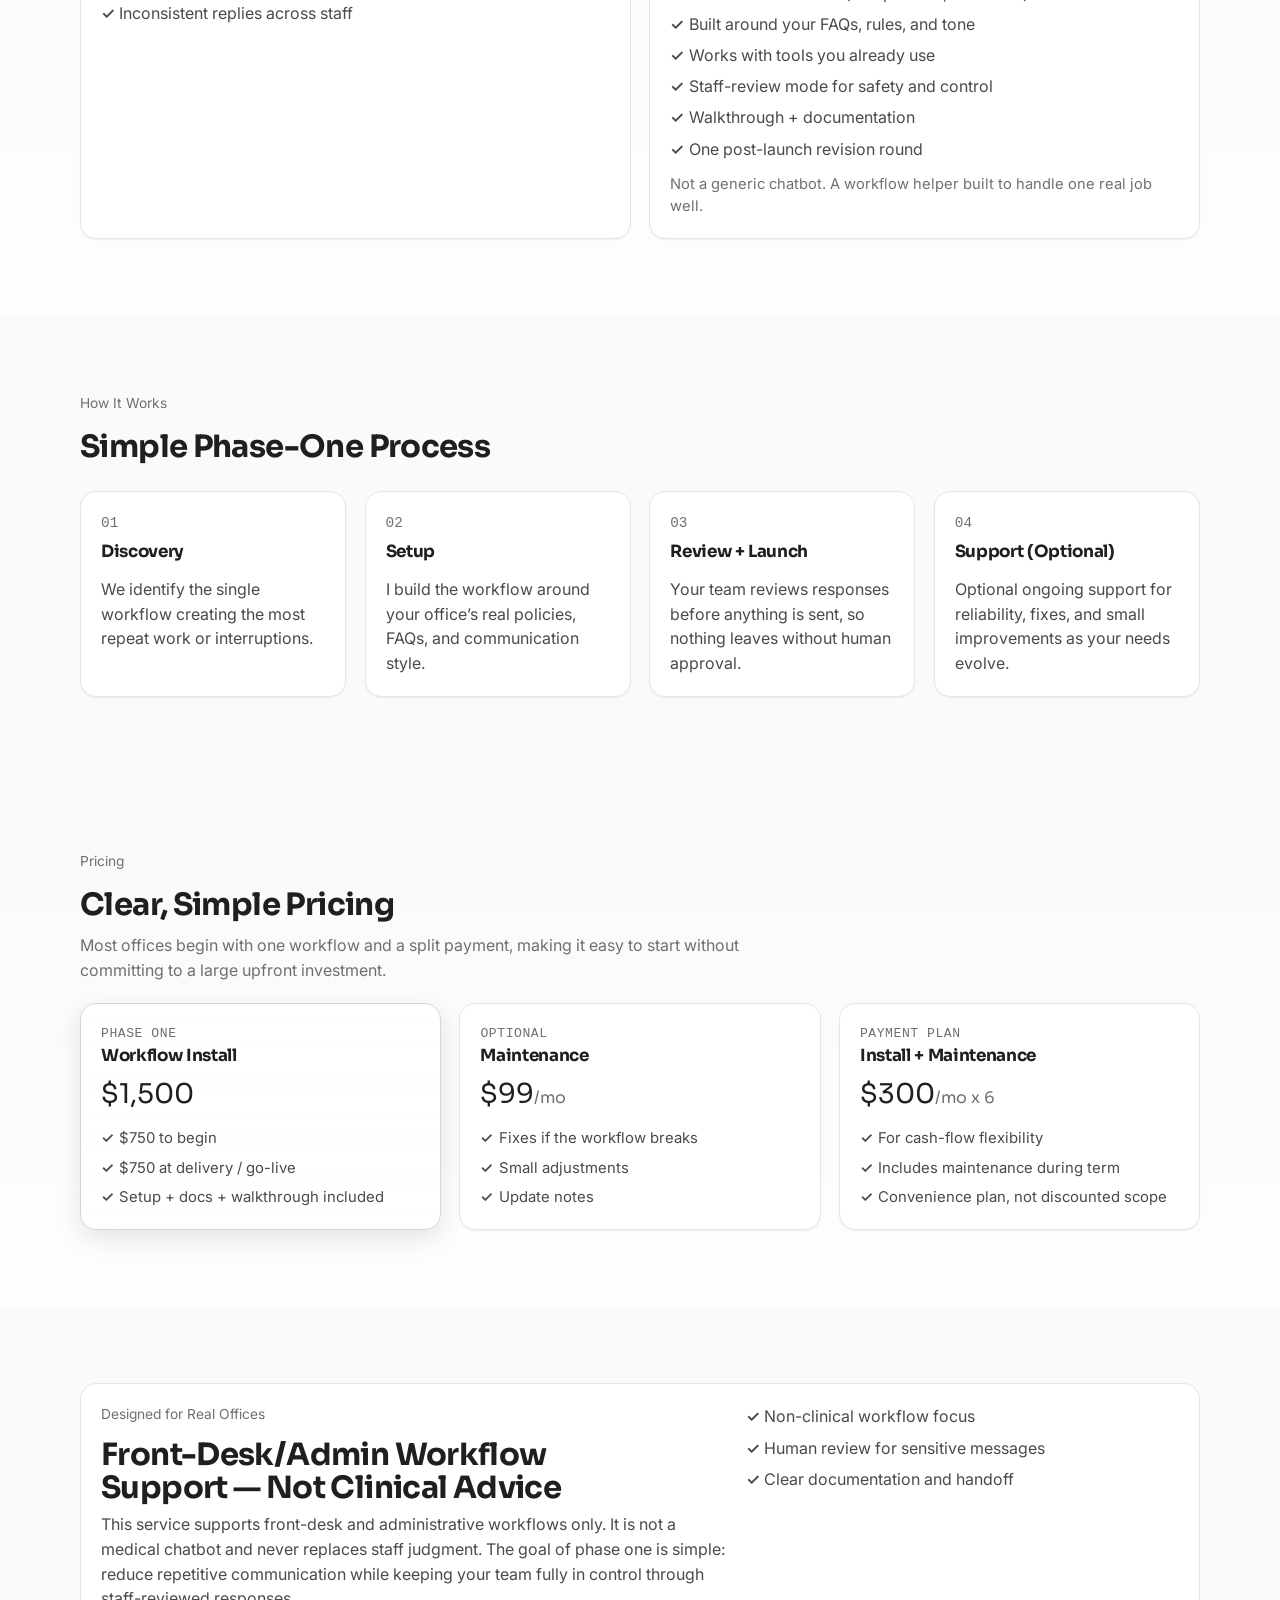
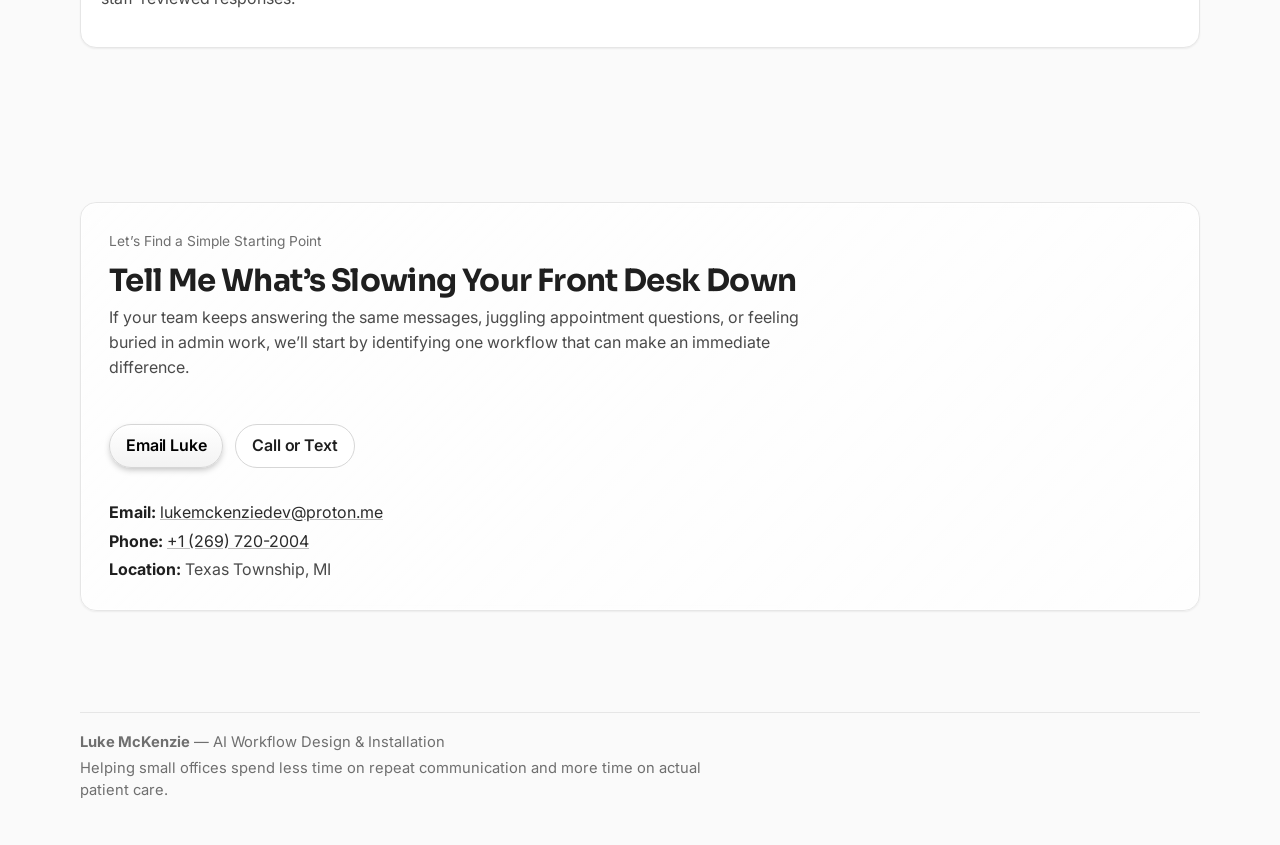
==== commit eca47412: "Final" ====
--- a/index.html
+++ b/index.html
@@ -8,7 +8,7 @@
   <link rel="preconnect" href="https://fonts.googleapis.com">
   <link rel="preconnect" href="https://fonts.gstatic.com" crossorigin>
   <link href="https://fonts.googleapis.com/css2?family=Inter:wght@400;500;600&family=Sora:wght@500;600;700&family=Ubuntu+Mono:wght@400;700&display=swap" rel="stylesheet">
-  <link rel="stylesheet" href="styles.css">
+  <link rel="stylesheet" href="styles.css?v=2">
 </head>
 <body>
   <div class="bg-glow" aria-hidden="true"></div>
--- a/styles.css
+++ b/styles.css
@@ -33,6 +33,27 @@
   --r-3: 22px;
 
   --max: 1120px;
+
+  /* spacing scale */
+  --space-1: 0.25rem;
+  --space-2: 0.5rem;
+  --space-3: 0.75rem;
+  --space-4: 1rem;
+  --space-5: 1.25rem;
+  --space-6: 1.5rem;
+  --space-7: 2rem;
+  --space-8: 2.5rem;
+  --space-9: 3rem;
+
+  --gutter: clamp(1rem, 3vw, 1.5rem);
+  --section-y: clamp(2.2rem, 6vw, 5rem);
+  --grid-gap: clamp(0.9rem, 2vw, 1.15rem);
+  --card-pad: clamp(1rem, 2.2vw, 1.25rem);
+  --card-pad-lg: clamp(1.1rem, 3vw, 1.75rem);
+  --stack-tight: 0.45rem;
+  --stack: 0.75rem;
+  --stack-loose: 1rem;
+  --anchor-offset: 84px;
 }
 
 *,
@@ -43,6 +64,7 @@
 
 html {
   scroll-behavior: smooth;
+  -webkit-text-size-adjust: 100%;
 }
 
 body {
@@ -51,6 +73,9 @@
   background: var(--color-bg);
   color: var(--text-2);
   line-height: 1.55;
+  text-rendering: optimizeLegibility;
+  -webkit-font-smoothing: antialiased;
+  -moz-osx-font-smoothing: grayscale;
 }
 
 img {
@@ -82,6 +107,7 @@
   color: var(--text-1);
   letter-spacing: -0.02em;
   line-height: 1.08;
+  text-wrap: balance;
 }
 
 h1 {
@@ -97,7 +123,8 @@
 }
 
 p {
-  margin: 0 0 0.8rem;
+  margin: 0 0 var(--space-4);
+  max-width: 70ch;
 }
 
 ul {
@@ -106,12 +133,13 @@
 }
 
 .wrap {
-  width: min(calc(100% - 2rem), var(--max));
+  width: min(calc(100% - (2 * var(--gutter))), var(--max));
   margin-inline: auto;
 }
 
 .section {
-  padding: clamp(2.2rem, 6vw, 5rem) 0;
+  padding: var(--section-y) 0;
+  scroll-margin-top: var(--anchor-offset);
 }
 
 .muted {
@@ -132,7 +160,7 @@
   align-items: center;
   justify-content: space-between;
   min-height: 64px;
-  gap: 1rem;
+  gap: var(--space-4);
 }
 
 .brand {
@@ -149,7 +177,7 @@
 
 .nav-links {
   display: inline-flex;
-  gap: 0.9rem;
+  gap: var(--space-4);
   align-items: center;
 }
 
@@ -196,31 +224,33 @@
 .hero-grid {
   display: grid;
   grid-template-columns: 1.4fr 0.8fr;
-  gap: 1rem;
+  gap: var(--grid-gap);
   align-items: start;
 }
 
 .hero .card {
-  padding: clamp(1.1rem, 3vw, 2rem);
+  padding: var(--card-pad-lg);
 }
 
 .eyebrow {
-  margin-bottom: 0.75rem;
+  margin-bottom: var(--space-3);
   color: var(--text-3);
   font-size: 0.86rem;
 }
 
 .lede {
   font-size: 1.03rem;
+  line-height: 1.62;
   max-width: 58ch;
+  color: var(--text-2);
 }
 
 .hero-cta,
 .contact-actions {
   display: flex;
   flex-wrap: wrap;
-  gap: 0.75rem;
-  margin: 1rem 0 0.8rem;
+  gap: var(--space-3);
+  margin: var(--space-5) 0 var(--space-4);
 }
 
 .btn {
@@ -233,6 +263,7 @@
   border: 1px solid var(--color-border);
   text-decoration: none;
   font-weight: 600;
+  letter-spacing: -0.01em;
   transition: transform 120ms ease, box-shadow 120ms ease, background-color 120ms ease;
 }
 
@@ -255,12 +286,16 @@
   color: var(--text-1);
 }
 
+.btn-secondary:hover {
+  background: var(--color-surface-2);
+}
+
 .mini-list {
   list-style: none;
   padding: 0;
   display: grid;
-  gap: 0.35rem;
-  margin-top: 0.5rem;
+  gap: var(--stack-tight);
+  margin-top: var(--space-2);
 }
 
 .mini-list li {
@@ -276,12 +311,23 @@
 
 .side-panel h2 {
   font-size: 1.15rem;
+  margin-bottom: var(--space-2);
+}
+
+.side-panel {
+  display: grid;
+  gap: var(--space-1);
+  align-content: start;
+}
+
+.side-panel p {
+  margin-bottom: 0;
 }
 
 .side-panel hr {
   border: 0;
   border-top: 1px solid var(--color-border-soft);
-  margin: 0.75rem 0;
+  margin: var(--space-3) 0;
 }
 
 .mono {
@@ -298,8 +344,8 @@
 .pill-list {
   display: flex;
   flex-wrap: wrap;
-  gap: 0.4rem;
-  margin: 0.75rem 0 0.25rem;
+  gap: var(--space-2);
+  margin: var(--space-3) 0 var(--space-1);
 }
 
 .pill-list span {
@@ -311,18 +357,21 @@
 }
 
 .section-head {
-  margin-bottom: 1rem;
+  margin-bottom: var(--space-5);
   max-width: 70ch;
+  display: grid;
+  gap: var(--space-1);
 }
 
 .section-head p:last-child {
   color: var(--text-3);
+  margin-bottom: 0;
 }
 
 .grid-3,
 .grid-4 {
   display: grid;
-  gap: 0.9rem;
+  gap: var(--grid-gap);
 }
 
 .grid-3 {
@@ -336,25 +385,44 @@
 .two-col {
   display: grid;
   grid-template-columns: 1fr 1fr;
-  gap: 0.9rem;
+  gap: var(--grid-gap);
 }
 
 .tile,
 .price-card,
 .trust-card {
-  padding: 1rem;
+  padding: var(--card-pad);
+}
+
+.step {
+  padding: var(--card-pad);
+}
+
+.tile > :last-child,
+.price-card > :last-child,
+.step > :last-child,
+.contact-card > :last-child,
+.trust-card > :last-child {
+  margin-bottom: 0;
+}
+
+.tile h3,
+.price-card h3,
+.step h3 {
+  margin-bottom: var(--space-2);
 }
 
 .check-list {
   list-style: none;
   padding-left: 0;
   display: grid;
-  gap: 0.45rem;
+  gap: var(--stack-tight);
 }
 
 .check-list li {
   position: relative;
   padding-left: 1.15rem;
+  line-height: 1.5;
 }
 
 .check-list li::before {
@@ -374,9 +442,10 @@
   display: flex;
   align-items: baseline;
   justify-content: space-between;
-  gap: 0.75rem;
+  gap: var(--space-3);
   font-weight: 600;
   color: var(--text-1);
+  margin-bottom: var(--space-3);
 }
 
 .price-line span {
@@ -387,24 +456,31 @@
 .note {
   color: var(--text-3);
   font-size: 0.92rem;
+  margin-top: var(--space-3);
 }
 
 .steps .step {
   min-height: 180px;
+  padding: var(--card-pad);
+  display: grid;
+  align-content: start;
+  gap: var(--space-2);
 }
 
 .step-num {
   color: var(--text-3);
   font-size: 0.9rem;
+  margin-bottom: 0;
 }
 
 .pricing-grid .featured {
   border-color: var(--color-border);
   box-shadow: var(--shadow-2);
+  background: linear-gradient(180deg, rgba(255,255,255,0.95), rgba(255,255,255,0.82));
 }
 
 .price {
-  margin: 0.25rem 0 0.7rem;
+  margin: var(--space-1) 0 var(--space-3);
   font-family: var(--font-display);
   font-size: 1.7rem;
   color: var(--text-1);
@@ -418,37 +494,57 @@
 .trust-card {
   display: grid;
   grid-template-columns: 1.3fr 0.9fr;
-  gap: 1rem;
+  gap: var(--grid-gap);
   align-items: start;
 }
 
 .contact-card {
-  padding: clamp(1.1rem, 3vw, 1.5rem);
+  padding: var(--card-pad-lg);
+  display: grid;
+  gap: var(--space-2);
 }
 
 .contact-details {
   display: grid;
-  gap: 0.25rem;
-  margin-top: 0.4rem;
+  gap: var(--space-1);
+  margin-top: var(--space-2);
 }
 
 .contact-details p {
   margin: 0;
 }
 
+.contact-details strong {
+  color: var(--text-1);
+}
+
 .site-footer {
-  padding: 1.5rem 0 2.5rem;
+  padding: var(--space-6) 0 var(--space-8);
 }
 
 .footer-inner {
   border-top: 1px solid var(--color-border-soft);
-  padding-top: 1rem;
+  padding-top: var(--space-4);
   color: var(--text-3);
   font-size: 0.92rem;
 }
 
 .footer-inner p {
   margin: 0.15rem 0;
+}
+
+@media (hover: hover) and (pointer: fine) {
+  .card {
+    transition: box-shadow 140ms ease, transform 140ms ease, border-color 140ms ease;
+  }
+
+  .tile:hover,
+  .step:hover,
+  .price-card:hover {
+    transform: translateY(-1px);
+    box-shadow: 0 10px 24px rgba(0, 0, 0, 0.06);
+    border-color: var(--color-border);
+  }
 }
 
 @media (max-width: 980px) {
@@ -473,7 +569,7 @@
 
 @media (max-width: 560px) {
   .section {
-    padding: 1.75rem 0;
+    padding: clamp(1.6rem, 5vw, 2rem) 0;
   }
 
   .grid-4 {
@@ -486,7 +582,23 @@
 
   .hero-cta,
   .contact-actions {
-    gap: 0.6rem;
-  }
-}
-
+    gap: var(--space-2);
+  }
+
+  p {
+    max-width: none;
+  }
+}
+
+@media (prefers-reduced-motion: reduce) {
+  html {
+    scroll-behavior: auto;
+  }
+
+  *,
+  *::before,
+  *::after {
+    animation: none !important;
+    transition: none !important;
+  }
+}
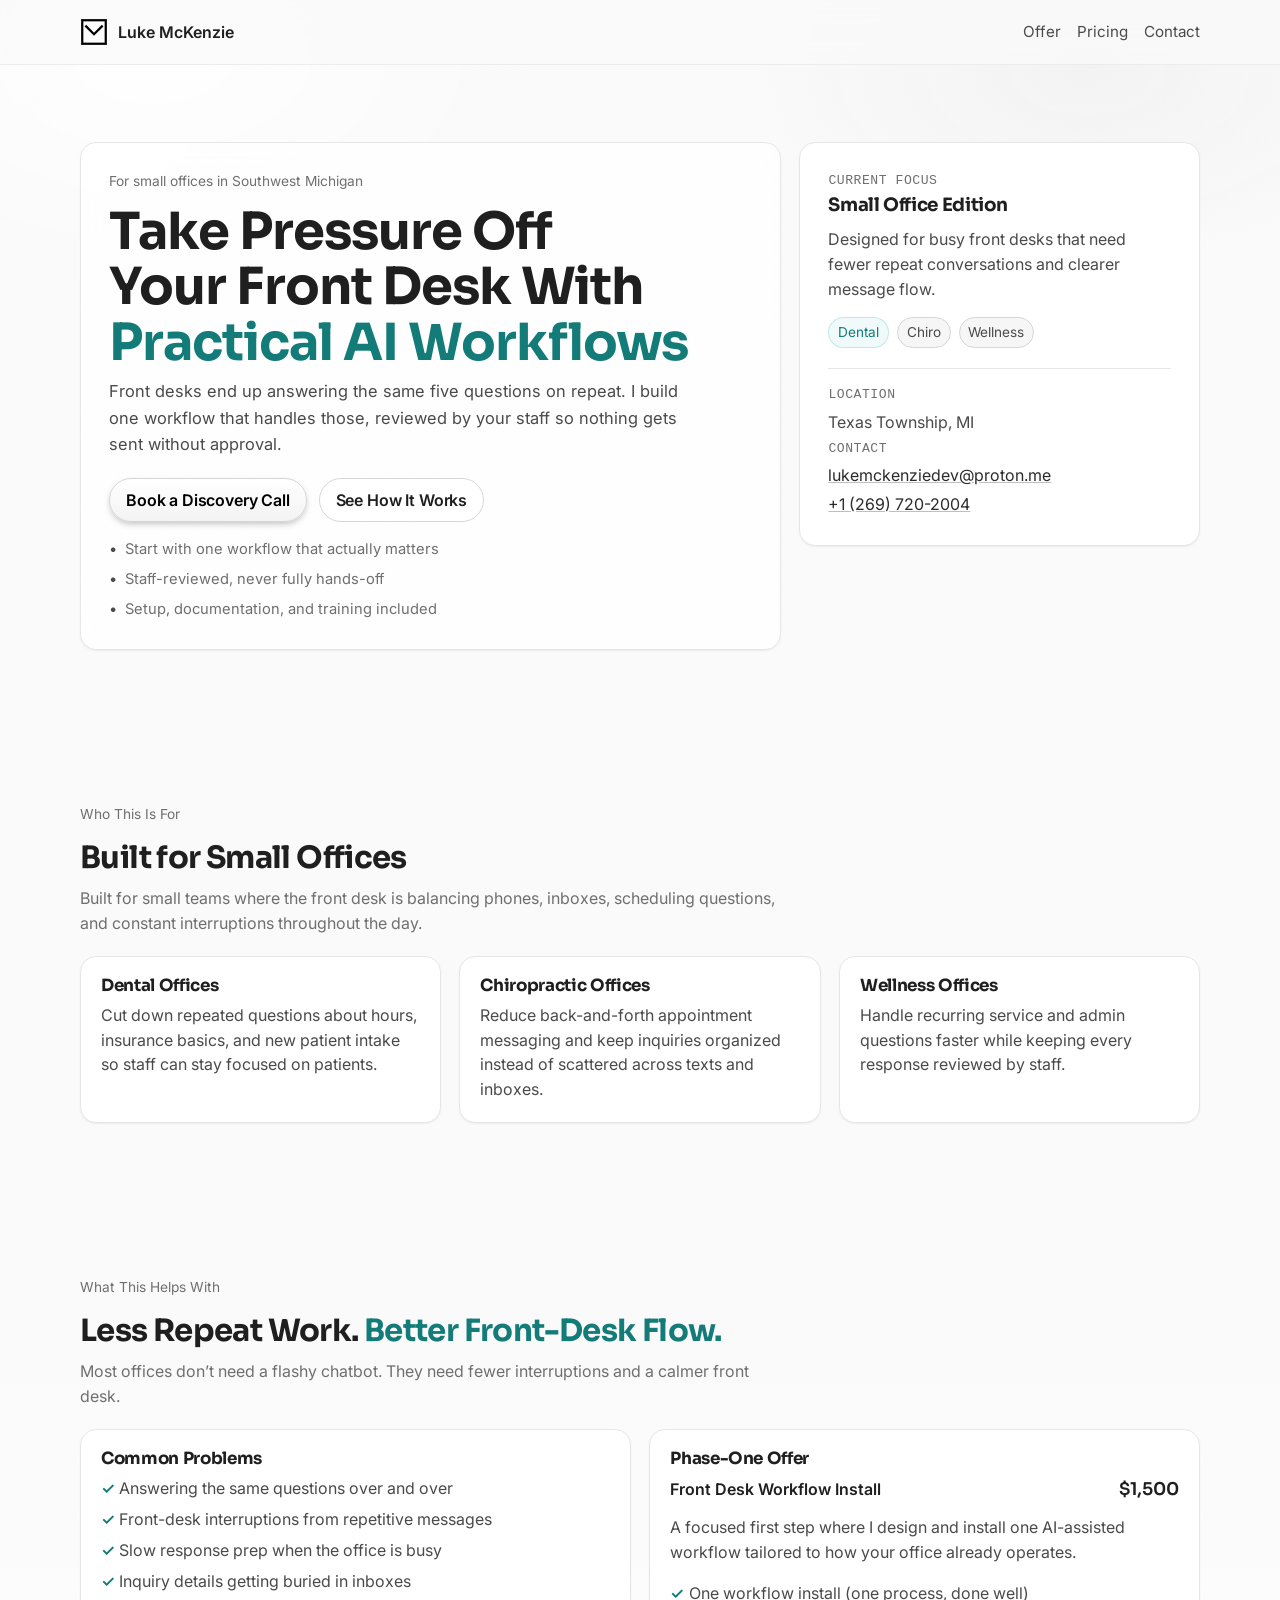
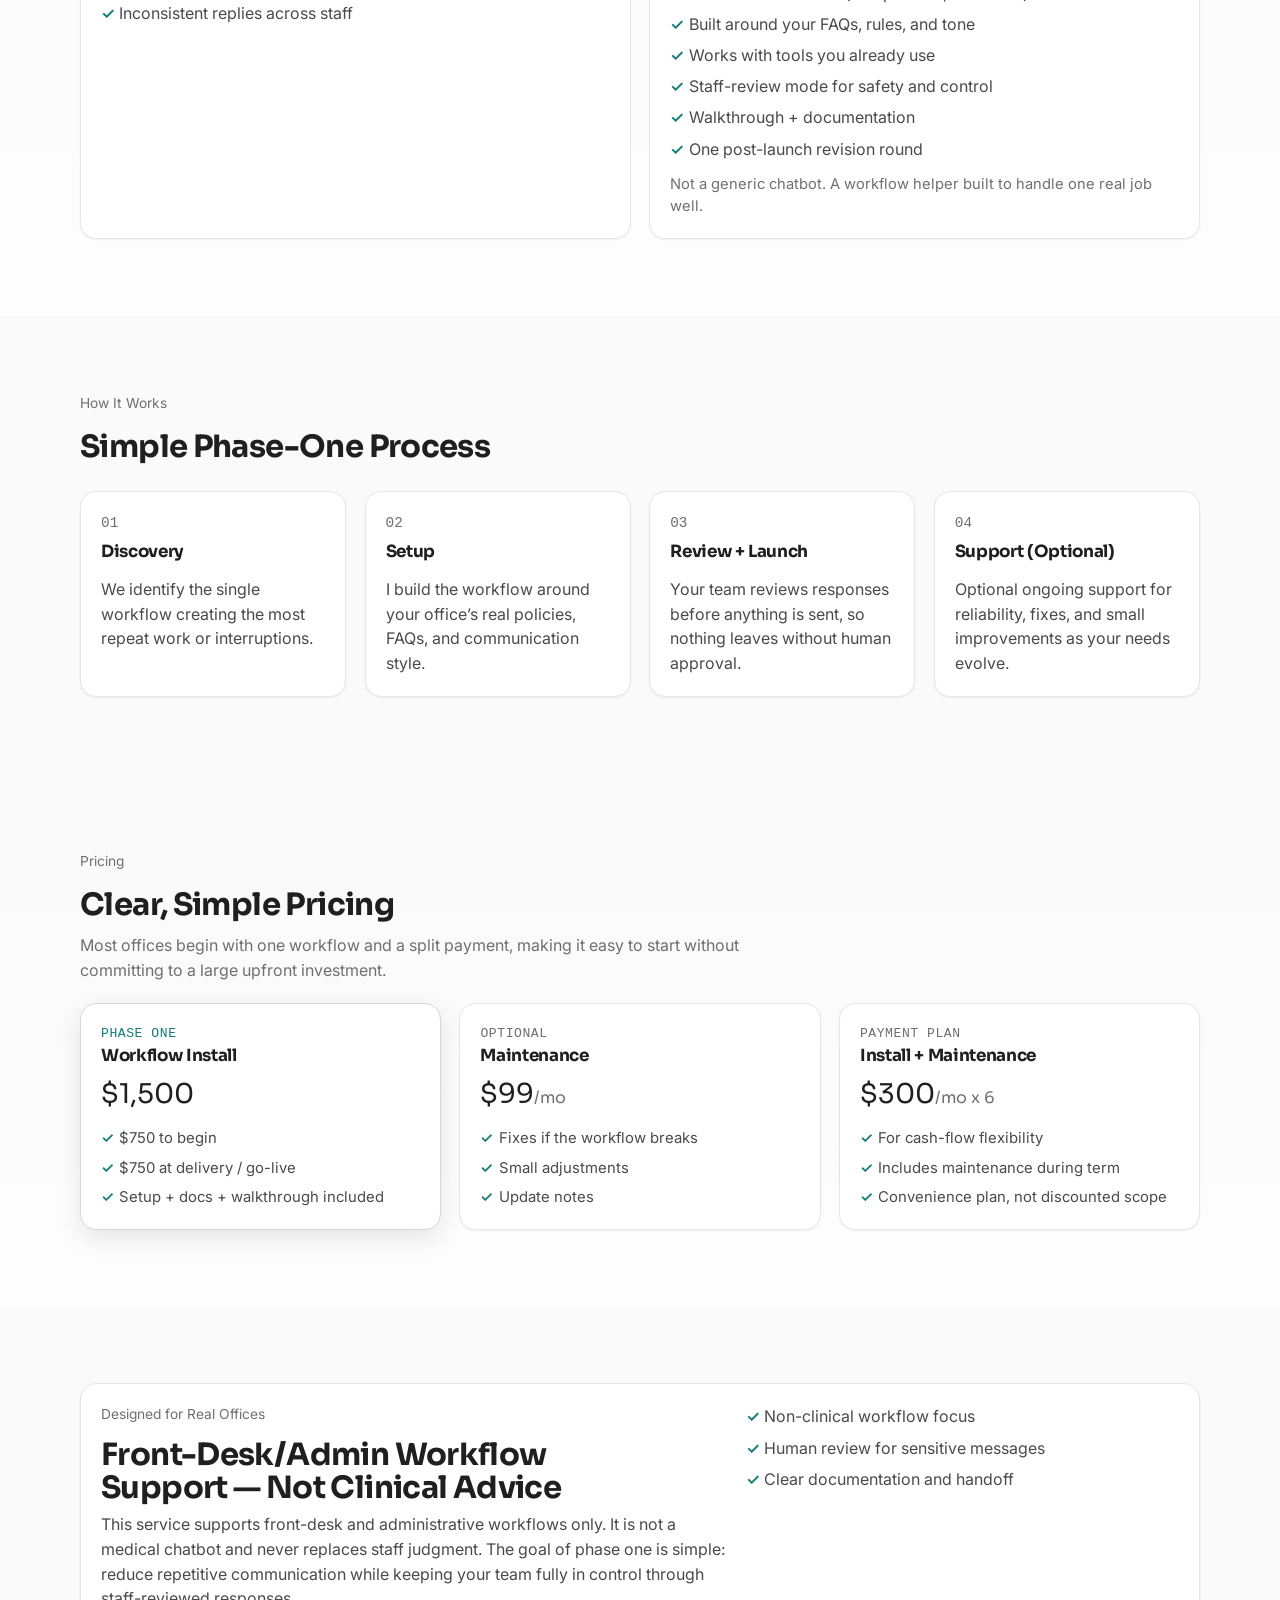
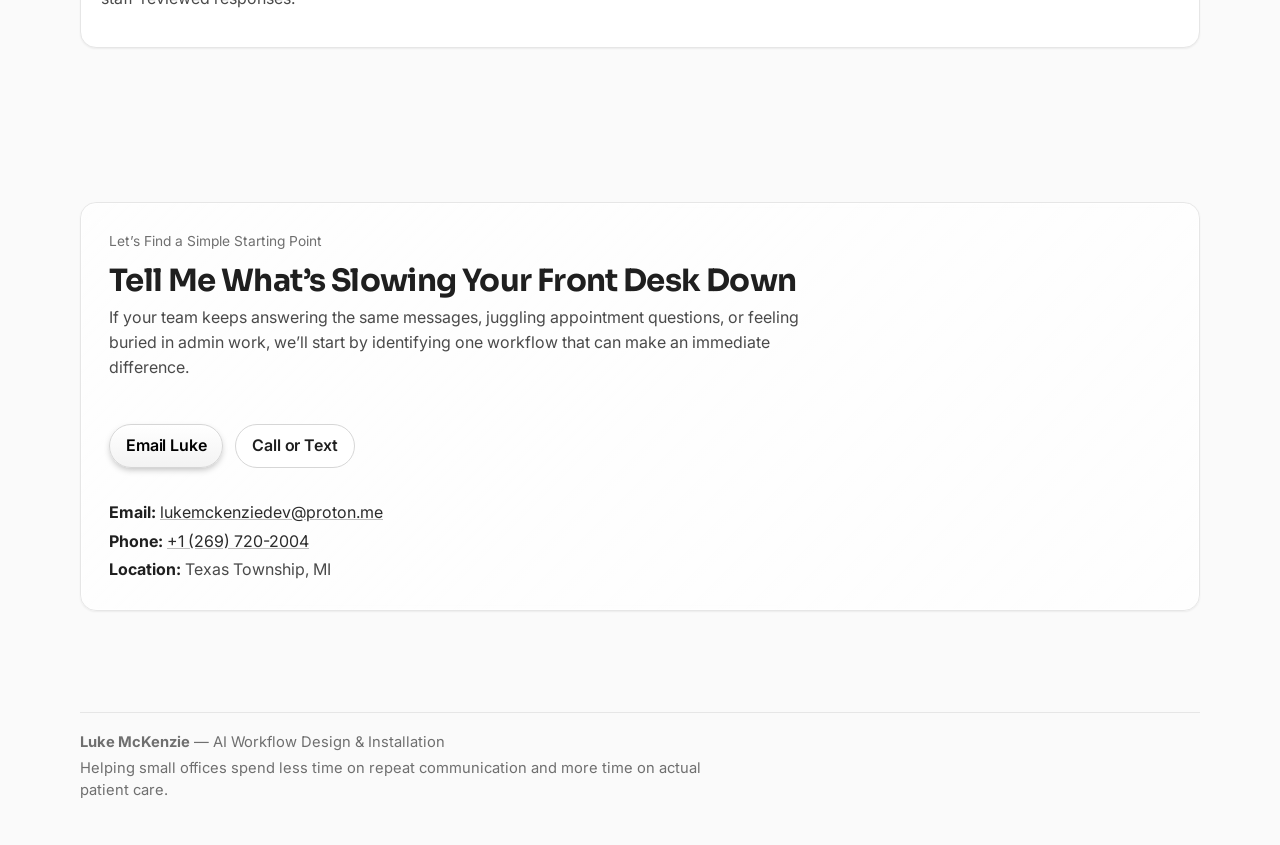
==== commit d70838cb: "Finalized" ====
--- a/index.html
+++ b/index.html
@@ -31,7 +31,7 @@
       <div class="wrap hero-grid">
         <div class="glass card">
           <p class="eyebrow">For small offices in Southwest Michigan</p>
-          <h1>Take Pressure Off Your Front Desk With Practical AI Workflows</h1>
+          <h1>Take Pressure Off Your Front Desk With <span class="accent">Practical AI Workflows</span></h1>
           <p class="lede">
             Front desks end up answering the same five questions on repeat. I build one workflow that handles those, reviewed by your staff so nothing gets sent without approval.
           </p>
@@ -93,7 +93,7 @@
       <div class="wrap">
         <div class="section-head">
           <p class="eyebrow">What This Helps With</p>
-          <h2>Less Repeat Work. Better Front-Desk Flow.</h2>
+          <h2>Less Repeat Work. <span class="accent">Better Front-Desk Flow.</span></h2>
           <p>Most offices don’t need a flashy chatbot. They need fewer interruptions and a calmer front desk.</p>
         </div>
         <div class="two-col">
--- a/styles.css
+++ b/styles.css
@@ -20,6 +20,11 @@
   --text-1: var(--n-900);
   --text-2: #4a4a4a;
   --text-3: #6f6f6f;
+
+  --accent: #1fa3a0;
+  --accent-soft: rgba(31, 163, 160, 0.14);
+  --accent-ring: rgba(31, 163, 160, 0.26);
+  --accent-ink: #137c79;
 
   --link: #2b2b2b;
   --link-hover: #111111;
@@ -94,7 +99,7 @@
 }
 
 :focus-visible {
-  outline: 2px solid var(--focus-ring);
+  outline: 2px solid var(--accent-ring);
   outline-offset: 2px;
   border-radius: 8px;
 }
@@ -175,6 +180,10 @@
   color: var(--text-1);
 }
 
+.brand img {
+  filter: drop-shadow(0 1px 0 rgba(255, 255, 255, 0.65));
+}
+
 .nav-links {
   display: inline-flex;
   gap: var(--space-4);
@@ -219,6 +228,10 @@
   border-radius: inherit;
   border: 1px solid rgba(255,255,255,0.45);
   pointer-events: none;
+}
+
+.accent {
+  color: var(--accent-ink);
 }
 
 .hero-grid {
@@ -290,6 +303,10 @@
   background: var(--color-surface-2);
 }
 
+.btn:focus-visible {
+  box-shadow: 0 0 0 4px var(--accent-soft);
+}
+
 .mini-list {
   list-style: none;
   padding: 0;
@@ -356,6 +373,12 @@
   font-size: 0.85rem;
 }
 
+.pill-list span:first-child {
+  border-color: rgba(31, 163, 160, 0.22);
+  background: rgba(31, 163, 160, 0.06);
+  color: var(--accent-ink);
+}
+
 .section-head {
   margin-bottom: var(--space-5);
   max-width: 70ch;
@@ -430,7 +453,7 @@
   position: absolute;
   left: 0;
   top: 0;
-  color: var(--text-2);
+  color: var(--accent-ink);
   font-weight: 600;
 }
 
@@ -479,6 +502,10 @@
   background: linear-gradient(180deg, rgba(255,255,255,0.95), rgba(255,255,255,0.82));
 }
 
+.pricing-grid .featured .label {
+  color: var(--accent-ink);
+}
+
 .price {
   margin: var(--space-1) 0 var(--space-3);
   font-family: var(--font-display);
@@ -545,6 +572,10 @@
     box-shadow: 0 10px 24px rgba(0, 0, 0, 0.06);
     border-color: var(--color-border);
   }
+
+  .price-card.featured:hover {
+    border-color: rgba(31, 163, 160, 0.28);
+  }
 }
 
 @media (max-width: 980px) {
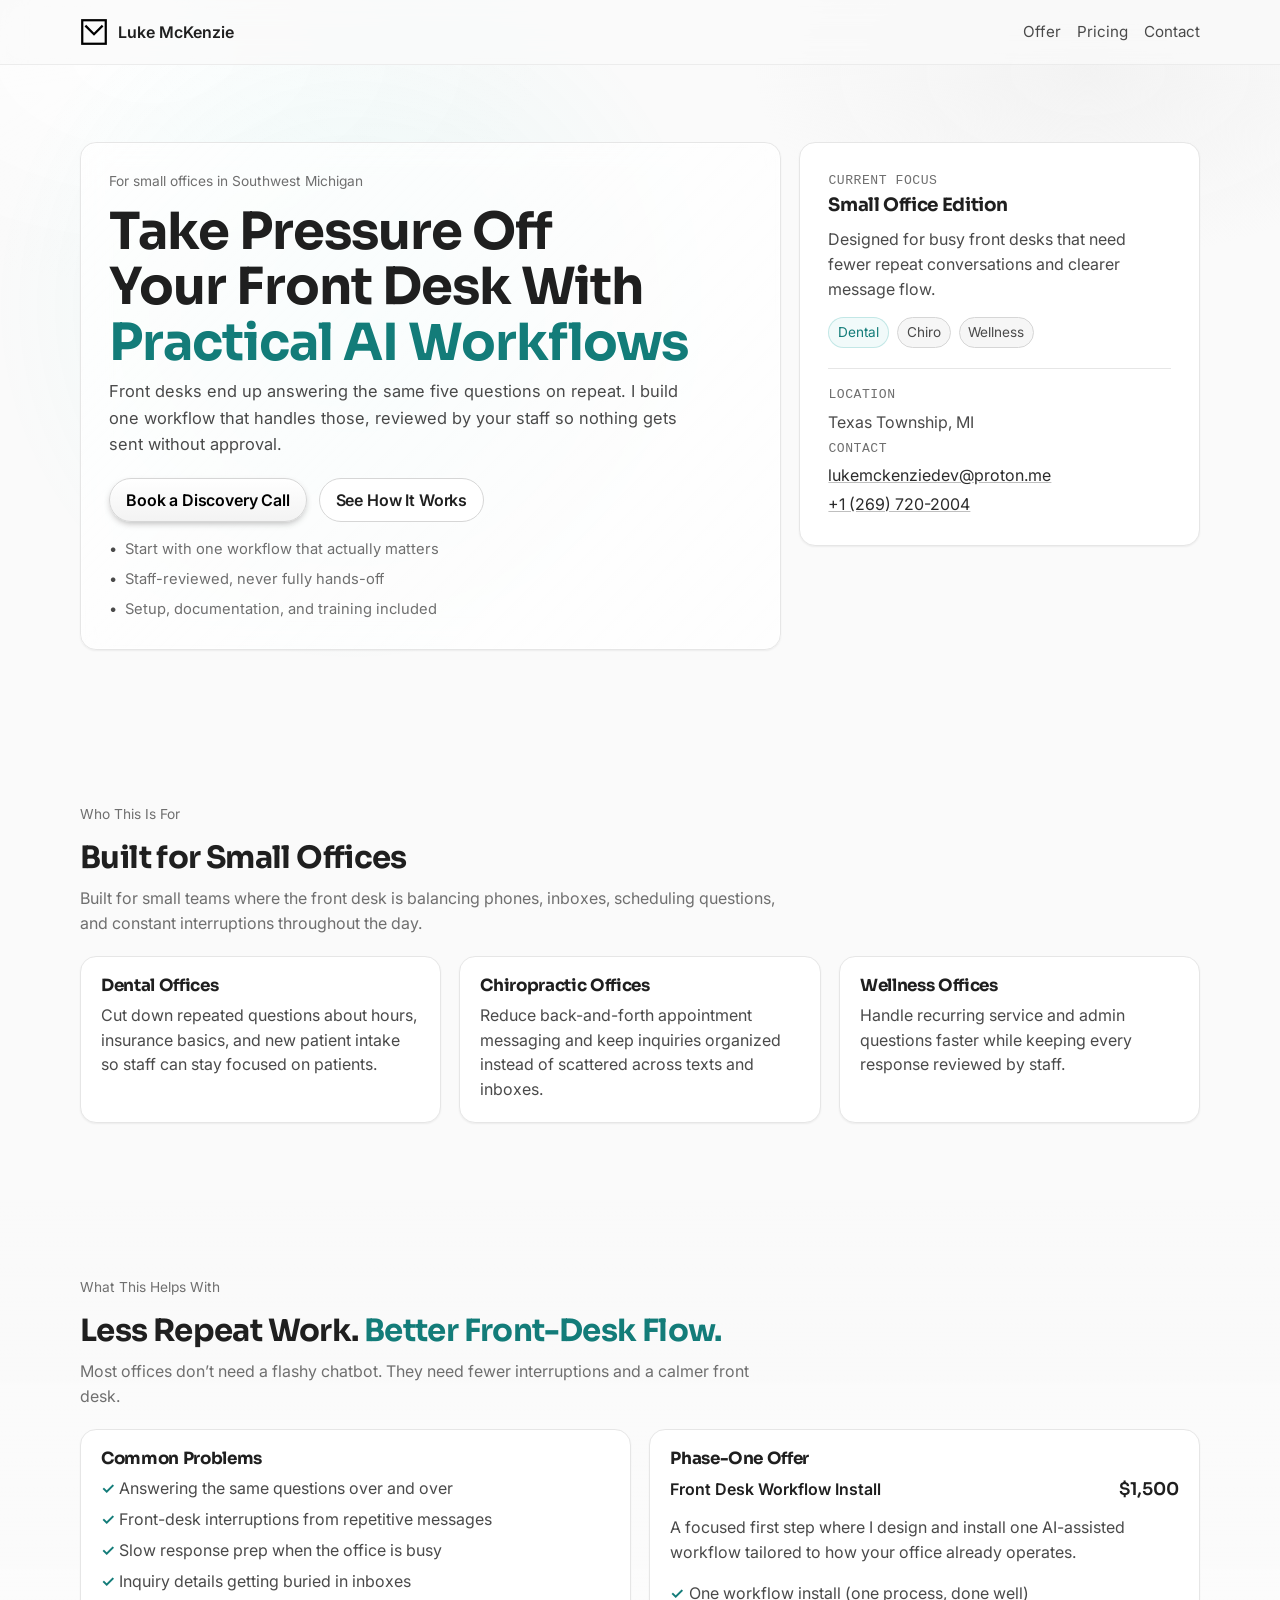
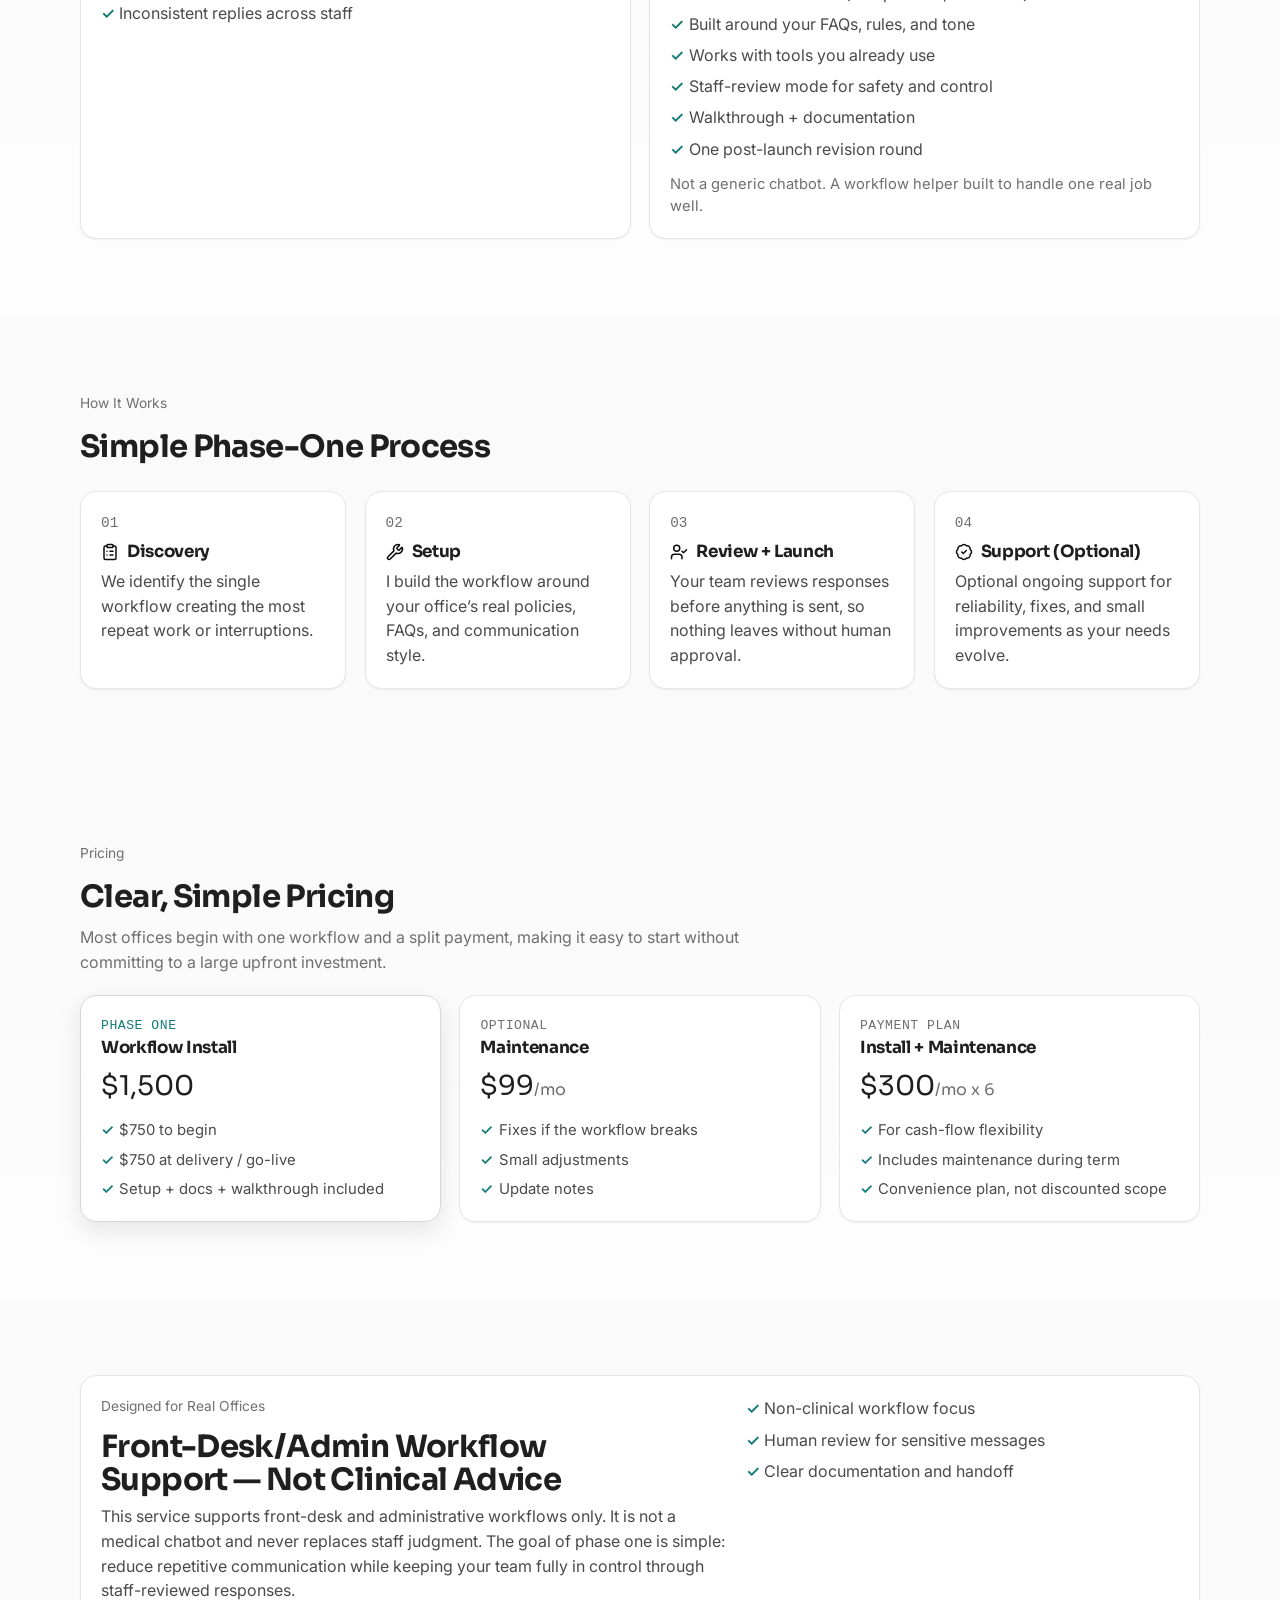
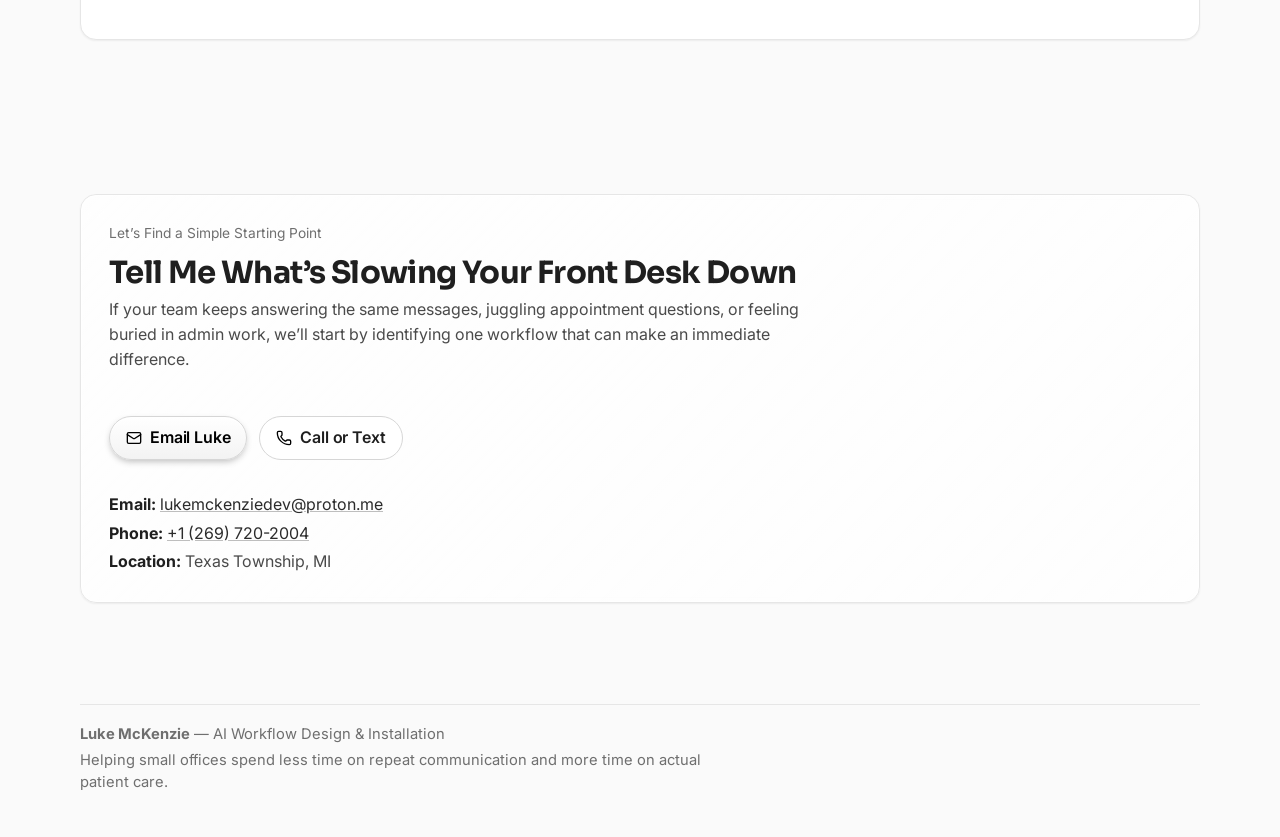
==== commit d7b741bb: "Finalized Finalized" ====
--- a/index.html
+++ b/index.html
@@ -134,22 +134,34 @@
         <div class="grid-4 steps">
           <article class="card step">
             <p class="mono step-num">01</p>
-            <h3>Discovery</h3>
+            <div class="step-head">
+              <img class="icon icon-sm" src="assets/clipboard-list.svg" alt="" width="18" height="18" aria-hidden="true">
+              <h3>Discovery</h3>
+            </div>
             <p>We identify the single workflow creating the most repeat work or interruptions.</p>
           </article>
           <article class="card step">
             <p class="mono step-num">02</p>
-            <h3>Setup</h3>
+            <div class="step-head">
+              <img class="icon icon-sm" src="assets/wrench.svg" alt="" width="18" height="18" aria-hidden="true">
+              <h3>Setup</h3>
+            </div>
             <p>I build the workflow around your office’s real policies, FAQs, and communication style.</p>
           </article>
           <article class="card step">
             <p class="mono step-num">03</p>
-            <h3>Review + Launch</h3>
+            <div class="step-head">
+              <img class="icon icon-sm" src="assets/user-check.svg" alt="" width="18" height="18" aria-hidden="true">
+              <h3>Review + Launch</h3>
+            </div>
             <p>Your team reviews responses before anything is sent, so nothing leaves without human approval.</p>
           </article>
           <article class="card step">
             <p class="mono step-num">04</p>
-            <h3>Support (Optional)</h3>
+            <div class="step-head">
+              <img class="icon icon-sm" src="assets/badge-check.svg" alt="" width="18" height="18" aria-hidden="true">
+              <h3>Support (Optional)</h3>
+            </div>
             <p>Optional ongoing support for reliability, fixes, and small improvements as your needs evolve.</p>
           </article>
         </div>
@@ -226,8 +238,14 @@
             <p>If your team keeps answering the same messages, juggling appointment questions, or feeling buried in admin work, we’ll start by identifying one workflow that can make an immediate difference.</p>
           </div>
           <div class="contact-actions">
-            <a class="btn btn-primary" href="mailto:lukemckenziedev@proton.me?subject=Workflow%20Install%20Inquiry">Email Luke</a>
-            <a class="btn btn-secondary" href="tel:+12697202004">Call or Text</a>
+            <a class="btn btn-primary" href="mailto:lukemckenziedev@proton.me?subject=Workflow%20Install%20Inquiry">
+              <img class="icon icon-btn" src="assets/mail.svg" alt="" width="16" height="16" aria-hidden="true">
+              <span>Email Luke</span>
+            </a>
+            <a class="btn btn-secondary" href="tel:+12697202004">
+              <img class="icon icon-btn" src="assets/phone.svg" alt="" width="16" height="16" aria-hidden="true">
+              <span>Call or Text</span>
+            </a>
           </div>
           <div class="contact-details">
             <p><strong>Email:</strong> <a href="mailto:lukemckenziedev@proton.me">lukemckenziedev@proton.me</a></p>
--- a/styles.css
+++ b/styles.css
@@ -234,6 +234,11 @@
   color: var(--accent-ink);
 }
 
+.icon {
+  display: inline-block;
+  flex: 0 0 auto;
+}
+
 .hero-grid {
   display: grid;
   grid-template-columns: 1.4fr 0.8fr;
@@ -241,7 +246,27 @@
   align-items: start;
 }
 
+.hero {
+  position: relative;
+}
+
+.hero::before {
+  content: "";
+  position: absolute;
+  inset: -120px -80px;
+  background:
+    radial-gradient(
+      600px circle at 30% 40%,
+      rgba(46, 211, 198, 0.08),
+      transparent 60%
+    );
+  pointer-events: none;
+  z-index: 0;
+}
+
 .hero .card {
+  position: relative;
+  z-index: 1;
   padding: var(--card-pad-lg);
 }
 
@@ -270,6 +295,7 @@
   display: inline-flex;
   align-items: center;
   justify-content: center;
+  gap: var(--space-2);
   min-height: 44px;
   padding: 0 1rem;
   border-radius: 999px;
@@ -307,6 +333,11 @@
   box-shadow: 0 0 0 4px var(--accent-soft);
 }
 
+.icon-btn {
+  width: 16px;
+  height: 16px;
+}
+
 .mini-list {
   list-style: none;
   padding: 0;
@@ -433,6 +464,23 @@
 .price-card h3,
 .step h3 {
   margin-bottom: var(--space-2);
+}
+
+.step-head {
+  display: inline-flex;
+  align-items: center;
+  gap: var(--space-2);
+}
+
+.step-head h3 {
+  margin-bottom: 0;
+}
+
+.step-head .icon {
+  width: 18px;
+  height: 18px;
+  color: var(--accent-ink);
+  opacity: 0.95;
 }
 
 .check-list {
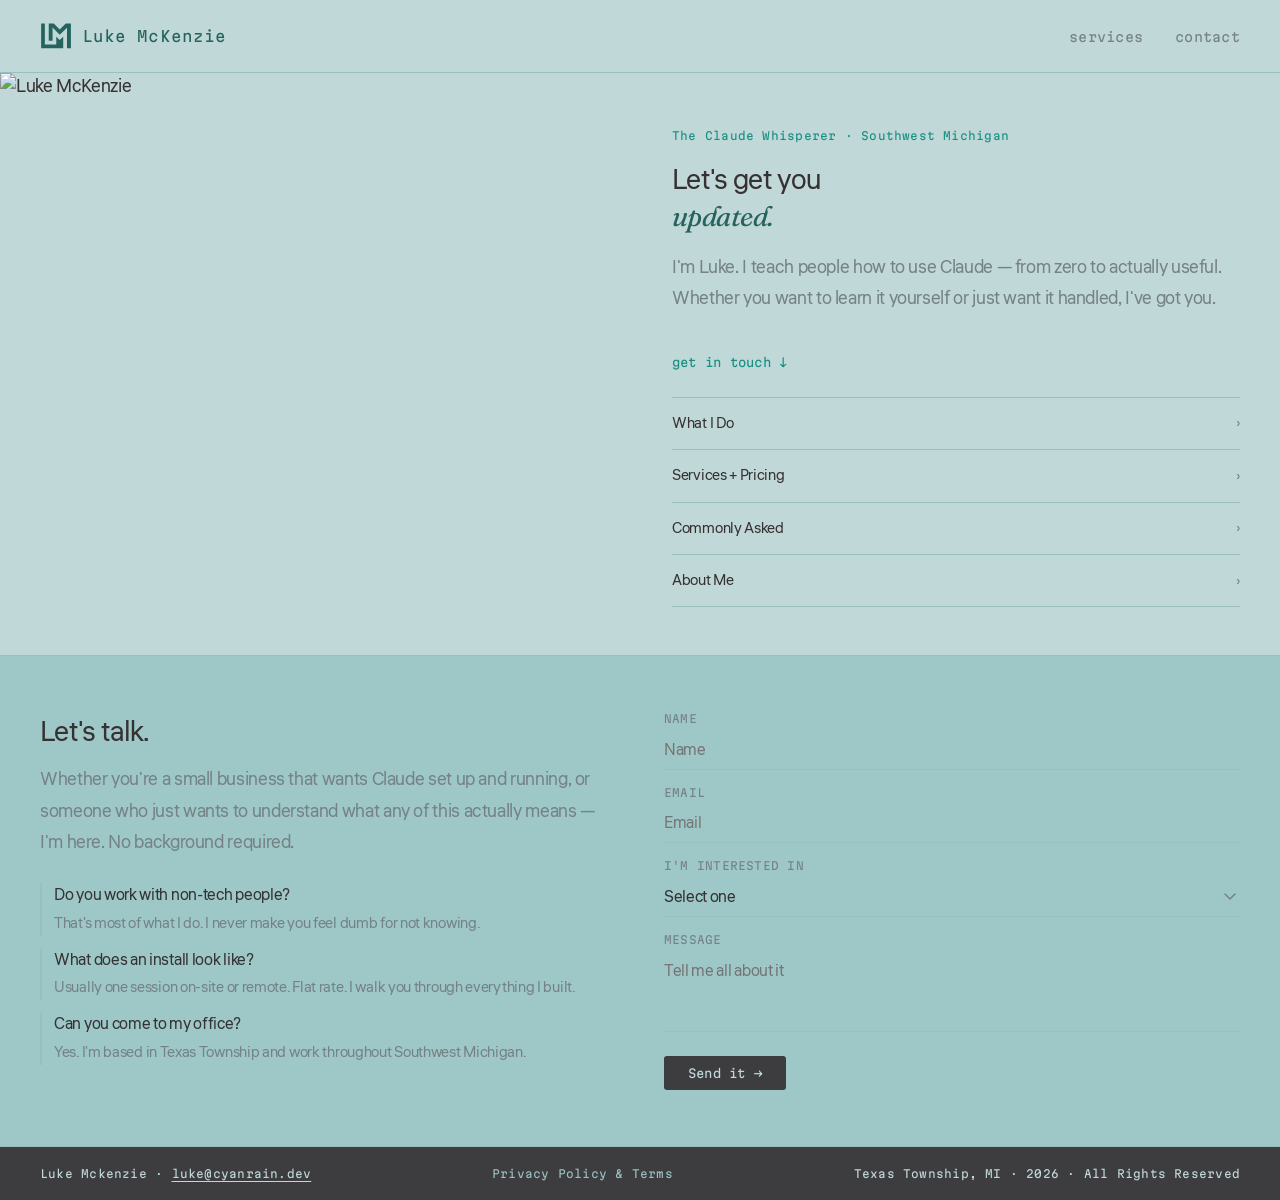
==== commit a3b08801: "v1.0" ====
--- a/index.html
+++ b/index.html
@@ -1,267 +1,166 @@
-<!doctype html>
+<!DOCTYPE html>
 <html lang="en">
 <head>
-  <meta charset="utf-8">
-  <meta name="viewport" content="width=device-width, initial-scale=1">
-  <title>Luke McKenzie | AI Workflow Design for Small Offices</title>
-  <meta name="description" content="I help dental, chiropractic, and wellness offices reduce repetitive front-desk communication and admin work with practical AI workflows.">
-  <link rel="preconnect" href="https://fonts.googleapis.com">
-  <link rel="preconnect" href="https://fonts.gstatic.com" crossorigin>
-  <link href="https://fonts.googleapis.com/css2?family=Inter:wght@400;500;600&family=Sora:wght@500;600;700&family=Ubuntu+Mono:wght@400;700&display=swap" rel="stylesheet">
-  <link rel="stylesheet" href="styles.css?v=2">
+  <meta charset="UTF-8" />
+  <meta name="viewport" content="width=device-width, initial-scale=1.0" />
+  <title>Luke McKenzie — The Claude Whisperer</title>
+  <meta name="description" content="I teach people how to use Claude — from zero to actually useful. In-person, remote, or I'll set it up for your business. Southwest Michigan." />
+  <link rel="preconnect" href="https://fonts.googleapis.com" />
+  <link rel="preconnect" href="https://fonts.gstatic.com" crossorigin />
+  <link href="https://fonts.googleapis.com/css2?family=Fraunces:ital,opsz,wght@1,9..144,400&family=Liter&family=Martian+Mono:wght@400&display=swap" rel="stylesheet" />
+  <link rel="stylesheet" href="styles.css" />
 </head>
 <body>
-  <div class="bg-glow" aria-hidden="true"></div>
-  <header class="site-header">
-    <div class="wrap nav">
-      <a class="brand" href="#top" aria-label="Luke McKenzie home">
-        <img src="assets/logo.svg" alt="" width="28" height="28">
-        <span>Luke McKenzie</span>
+
+<div class="frame">
+
+  <nav>
+    <a class="nav-brand" href="#">
+      <svg xmlns="http://www.w3.org/2000/svg" width="32" height="32" viewBox="0 0 256 256" class="site-logo" aria-hidden="true">
+        <path d="m9.11 28.62v198h176.6v-93.46l-27.76 26.61-27.76-26.61v62.86h-91.31v-167.4h-29.8z"/>
+        <path d="m69.91 28.62v137.2h30.6v-105l57.18 57.18 58.39-56.98v165.5h31.2v-198h-41.19l-48.6 47.17-47.17-47.17h-40.41z"/>
+      </svg>
+      <span class="nav-name">Luke McKenzie</span>
+    </a>
+    <ul class="nav-links">
+      <li><a href="#services">services</a></li>
+      <li><a href="#contact">contact</a></li>
+    </ul>
+  </nav>
+
+  <div class="hero" id="services">
+    <div class="hero-image-col">
+      <img src="assets/images/hero.png" alt="Luke McKenzie" />
+      <div class="hero-fade"></div>
+      <div class="hero-fade-bottom"></div>
+    </div>
+
+    <div class="hero-copy-col">
+      <p class="hero-eyebrow">The Claude Whisperer · Southwest Michigan</p>
+      <h1 class="hero-headline">
+        Let's get you<br>
+        <em>updated.</em>
+      </h1>
+      <p class="hero-body">
+        I'm Luke. I teach people how to use Claude — from zero to actually useful. Whether you want to learn it yourself or just want it handled, I've got you.
+      </p>
+
+      <a class="scroll-hint" onclick="document.getElementById('contact').scrollIntoView({behavior:'smooth'})">
+        get in touch ↓
       </a>
-      <nav class="nav-links" aria-label="Primary">
-        <a href="#offer">Offer</a>
-        <a href="#pricing">Pricing</a>
-        <a href="#contact">Contact</a>
-      </nav>
-    </div>
-  </header>
 
-  <main id="top">
-    <section class="hero section">
-      <div class="wrap hero-grid">
-        <div class="glass card">
-          <p class="eyebrow">For small offices in Southwest Michigan</p>
-          <h1>Take Pressure Off Your Front Desk With <span class="accent">Practical AI Workflows</span></h1>
-          <p class="lede">
-            Front desks end up answering the same five questions on repeat. I build one workflow that handles those, reviewed by your staff so nothing gets sent without approval.
-          </p>
-          <div class="hero-cta">
-            <a class="btn btn-primary" href="#contact">Book a Discovery Call</a>
-            <a class="btn btn-secondary" href="#how">See How It Works</a>
-          </div>
-          <ul class="mini-list">
-            <li>Start with one workflow that actually matters</li>
-            <li>Staff-reviewed, never fully hands-off</li>
-            <li>Setup, documentation, and training included</li>
-          </ul>
+      <div style="margin-top:1.75rem;">
+        <div class="shelf-item" onclick="toggle(this,'offer')">
+          <span class="shelf-label">What I Do</span>
+          <span class="shelf-arrow">›</span>
+        </div>
+        <div class="shelf-expand" id="offer">I teach Claude fluency — in person, over Zoom, or in a personalized video built around your situation. I also do full installs for businesses that just want it working without learning the whole thing.</div>
+
+        <div class="shelf-item" onclick="toggle(this,'pricing')">
+          <span class="shelf-label">Services + Pricing</span>
+          <span class="shelf-arrow">›</span>
+        </div>
+        <div class="shelf-expand" id="pricing">
+          <div class="service-line">1:1 session — $150/hr <span class="service-note">($300 floor)</span></div>
+          <div class="service-line">Group workshop — $600 <span class="service-note">(8–10 people)</span></div>
+          <div class="service-line">Phone / Zoom — $100/hr</div>
+          <div class="service-line">Personalized setup video — $100 <span class="service-note">(async, built for you)</span></div>
+          <div class="service-line">Claude install for your business — $850 <span class="service-note">(split payment)</span></div>
+          <div class="service-line">Monthly maintenance — $99/mo</div>
         </div>
 
-        <aside class="card side-panel">
-          <p class="mono label">CURRENT FOCUS</p>
-          <h2>Small Office Edition</h2>
-          <p>Designed for busy front desks that need fewer repeat conversations and clearer message flow.</p>
-          <div class="pill-list">
-            <span>Dental</span>
-            <span>Chiro</span>
-            <span>Wellness</span>
-          </div>
-          <hr>
-          <p class="mono label">LOCATION</p>
-          <p>Texas Township, MI</p>
-          <p class="mono label">CONTACT</p>
-          <p><a href="mailto:lukemckenziedev@proton.me">lukemckenziedev@proton.me</a></p>
-          <p><a href="tel:+12697202004">+1 (269) 720-2004</a></p>
-        </aside>
+        <div class="shelf-item" onclick="toggle(this,'asked')">
+          <span class="shelf-label">Commonly Asked</span>
+          <span class="shelf-arrow">›</span>
+        </div>
+        <div class="shelf-expand" id="asked">Do I need to know anything going in? No. That's the whole point. Do you work with small businesses? Most of what I do. Can you teach total beginners? Yes. I move at your pace.</div>
+
+        <div class="shelf-item" onclick="toggle(this,'about')">
+          <span class="shelf-label">About Me</span>
+          <span class="shelf-arrow">›</span>
+        </div>
+        <div class="shelf-expand" id="about">I came up with AI tools, not before them — which means I'm not carrying years of habits to unlearn. I'm the person who walked through the door at the right moment and figured out what's actually useful. Based near Kalamazoo, on the water.</div>
       </div>
-    </section>
+    </div>
+  </div>
 
-    <section class="section" id="who">
-      <div class="wrap">
-        <div class="section-head">
-          <p class="eyebrow">Who This Is For</p>
-          <h2>Built for Small Offices</h2>
-          <p>Built for small teams where the front desk is balancing phones, inboxes, scheduling questions, and constant interruptions throughout the day.</p>
+  <div class="contact-section" id="contact">
+    <div class="contact-left">
+      <h2>Let's talk.</h2>
+      <p>Whether you're a small business that wants Claude set up and running, or someone who just wants to understand what any of this actually means — I'm here. No background required.</p>
+      <div class="contact-faq">
+        <div class="faq-item">
+          <div class="faq-q">Do you work with non-tech people?</div>
+          That's most of what I do. I never make you feel dumb for not knowing.
         </div>
-        <div class="grid-3">
-          <article class="card tile">
-            <h3>Dental Offices</h3>
-            <p>Cut down repeated questions about hours, insurance basics, and new patient intake so staff can stay focused on patients.</p>
-          </article>
-          <article class="card tile">
-            <h3>Chiropractic Offices</h3>
-            <p>Reduce back-and-forth appointment messaging and keep inquiries organized instead of scattered across texts and inboxes.</p>
-          </article>
-          <article class="card tile">
-            <h3>Wellness Offices</h3>
-            <p>Handle recurring service and admin questions faster while keeping every response reviewed by staff.</p>
-          </article>
+        <div class="faq-item">
+          <div class="faq-q">What does an install look like?</div>
+          Usually one session on-site or remote. Flat rate. I walk you through everything I built.
+        </div>
+        <div class="faq-item">
+          <div class="faq-q">Can you come to my office?</div>
+          Yes. I'm based in Texas Township and work throughout Southwest Michigan.
         </div>
       </div>
-    </section>
+    </div>
 
-    <section class="section muted" id="offer">
-      <div class="wrap">
-        <div class="section-head">
-          <p class="eyebrow">What This Helps With</p>
-          <h2>Less Repeat Work. <span class="accent">Better Front-Desk Flow.</span></h2>
-          <p>Most offices don’t need a flashy chatbot. They need fewer interruptions and a calmer front desk.</p>
-        </div>
-        <div class="two-col">
-          <div class="card tile">
-            <h3>Common Problems</h3>
-            <ul class="check-list">
-              <li>Answering the same questions over and over</li>
-              <li>Front-desk interruptions from repetitive messages</li>
-              <li>Slow response prep when the office is busy</li>
-              <li>Inquiry details getting buried in inboxes</li>
-              <li>Inconsistent replies across staff</li>
-            </ul>
-          </div>
-          <div class="card tile">
-            <h3>Phase-One Offer</h3>
-            <p class="price-line">Front Desk Workflow Install <span>$1,500</span></p>
-            <p>A focused first step where I design and install one AI-assisted workflow tailored to how your office already operates.</p>
-            <ul class="check-list">
-              <li>One workflow install (one process, done well)</li>
-              <li>Built around your FAQs, rules, and tone</li>
-              <li>Works with tools you already use</li>
-              <li>Staff-review mode for safety and control</li>
-              <li>Walkthrough + documentation</li>
-              <li>One post-launch revision round</li>
-            </ul>
-            <p class="note">Not a generic chatbot. A workflow helper built to handle one real job well.</p>
-          </div>
-        </div>
+    <form class="contact-form" action="https://formspree.io/f/mwvrevjl" method="POST">
+      <div class="form-row">
+        <label>Name</label>
+        <input type="text" name="name" placeholder="Name" />
       </div>
-    </section>
+      <div class="form-row">
+        <label>Email</label>
+        <input type="email" name="email" placeholder="Email" />
+      </div>
+      <div class="form-row">
+        <label>I'm interested in</label>
+        <select name="interest">
+          <option value="">Select one</option>
+          <option>1:1 session (in-person)</option>
+          <option>Group workshop</option>
+          <option>Phone or Zoom session</option>
+          <option>Personalized setup video</option>
+          <option>Claude install for my business</option>
+          <option>Monthly maintenance</option>
+          <option>Just want to chat</option>
+        </select>
+      </div>
+      <div class="form-row">
+        <label>message</label>
+        <textarea name="message" placeholder="Tell me all about it"></textarea>
+      </div>
+      <button class="submit-btn" type="submit">Send it →</button>
+    </form>
+  </div>
 
-    <section class="section" id="how">
-      <div class="wrap">
-        <div class="section-head">
-          <p class="eyebrow">How It Works</p>
-          <h2>Simple Phase-One Process</h2>
-        </div>
-        <div class="grid-4 steps">
-          <article class="card step">
-            <p class="mono step-num">01</p>
-            <div class="step-head">
-              <img class="icon icon-sm" src="assets/clipboard-list.svg" alt="" width="18" height="18" aria-hidden="true">
-              <h3>Discovery</h3>
-            </div>
-            <p>We identify the single workflow creating the most repeat work or interruptions.</p>
-          </article>
-          <article class="card step">
-            <p class="mono step-num">02</p>
-            <div class="step-head">
-              <img class="icon icon-sm" src="assets/wrench.svg" alt="" width="18" height="18" aria-hidden="true">
-              <h3>Setup</h3>
-            </div>
-            <p>I build the workflow around your office’s real policies, FAQs, and communication style.</p>
-          </article>
-          <article class="card step">
-            <p class="mono step-num">03</p>
-            <div class="step-head">
-              <img class="icon icon-sm" src="assets/user-check.svg" alt="" width="18" height="18" aria-hidden="true">
-              <h3>Review + Launch</h3>
-            </div>
-            <p>Your team reviews responses before anything is sent, so nothing leaves without human approval.</p>
-          </article>
-          <article class="card step">
-            <p class="mono step-num">04</p>
-            <div class="step-head">
-              <img class="icon icon-sm" src="assets/badge-check.svg" alt="" width="18" height="18" aria-hidden="true">
-              <h3>Support (Optional)</h3>
-            </div>
-            <p>Optional ongoing support for reliability, fixes, and small improvements as your needs evolve.</p>
-          </article>
-        </div>
+  <div class="site-footer">
+    <span class="footer-note">Luke Mckenzie · <a href="mailto:luke@cyanrain.dev">luke@cyanrain.dev</a></span>
+    <div class="privacy-trigger">
+      Privacy Policy &amp; Terms
+      <div class="tooltip-card">
+        <p>I don't collect, store, or transmit sensitive data. If you contact me, your message is sent directly to me and isn't stored by any third parties.</p>
+        <p>Your data is yours, mine is mine. All services are provided as-is. I reserve the right to update my terms at any time.</p>
+        <p>Questions? Reach out via the contact form.</p>
       </div>
-    </section>
+    </div>
+    <span class="footer-note">Texas Township, MI · 2026 · All Rights Reserved</span>
+  </div>
 
-    <section class="section muted" id="pricing">
-      <div class="wrap">
-        <div class="section-head">
-          <p class="eyebrow">Pricing</p>
-          <h2>Clear, Simple Pricing</h2>
-          <p>Most offices begin with one workflow and a split payment, making it easy to start without committing to a large upfront investment.</p>
-        </div>
-        <div class="grid-3 pricing-grid">
-          <article class="card price-card featured">
-            <p class="mono label">PHASE ONE</p>
-            <h3>Workflow Install</h3>
-            <p class="price">$1,500</p>
-            <ul class="check-list compact">
-              <li>$750 to begin</li>
-              <li>$750 at delivery / go-live</li>
-              <li>Setup + docs + walkthrough included</li>
-            </ul>
-          </article>
-          <article class="card price-card">
-            <p class="mono label">OPTIONAL</p>
-            <h3>Maintenance</h3>
-            <p class="price">$99<span>/mo</span></p>
-            <ul class="check-list compact">
-              <li>Fixes if the workflow breaks</li>
-              <li>Small adjustments</li>
-              <li>Update notes</li>
-            </ul>
-          </article>
-          <article class="card price-card">
-            <p class="mono label">PAYMENT PLAN</p>
-            <h3>Install + Maintenance</h3>
-            <p class="price">$300<span>/mo x 6</span></p>
-            <ul class="check-list compact">
-              <li>For cash-flow flexibility</li>
-              <li>Includes maintenance during term</li>
-              <li>Convenience plan, not discounted scope</li>
-            </ul>
-          </article>
-        </div>
-      </div>
-    </section>
+</div>
 
-    <section class="section" id="trust">
-      <div class="wrap">
-        <div class="card trust-card">
-          <div>
-            <p class="eyebrow">Designed for Real Offices</p>
-            <h2>Front-Desk/Admin Workflow Support — Not Clinical Advice</h2>
-            <p>
-              This service supports front-desk and administrative workflows only. It is not a medical chatbot and never replaces staff judgment. The goal of phase one is simple: reduce repetitive communication while keeping your team fully in control through staff-reviewed responses.
-            </p>
-          </div>
-          <ul class="check-list">
-            <li>Non-clinical workflow focus</li>
-            <li>Human review for sensitive messages</li>
-            <li>Clear documentation and handoff</li>
-          </ul>
-        </div>
-      </div>
-    </section>
+<script>
+function toggle(el, id) {
+  const panel = document.getElementById(id);
+  const isOpen = panel.classList.contains('visible');
+  document.querySelectorAll('.shelf-expand').forEach(p => p.classList.remove('visible'));
+  document.querySelectorAll('.shelf-item').forEach(i => i.classList.remove('open'));
+  if (!isOpen) {
+    panel.classList.add('visible');
+    el.classList.add('open');
+  }
+}
+</script>
 
-    <section class="section" id="contact">
-      <div class="wrap">
-        <div class="glass card contact-card">
-          <div>
-            <p class="eyebrow">Let’s Find a Simple Starting Point</p>
-            <h2>Tell Me What’s Slowing Your Front Desk Down</h2>
-            <p>If your team keeps answering the same messages, juggling appointment questions, or feeling buried in admin work, we’ll start by identifying one workflow that can make an immediate difference.</p>
-          </div>
-          <div class="contact-actions">
-            <a class="btn btn-primary" href="mailto:lukemckenziedev@proton.me?subject=Workflow%20Install%20Inquiry">
-              <img class="icon icon-btn" src="assets/mail.svg" alt="" width="16" height="16" aria-hidden="true">
-              <span>Email Luke</span>
-            </a>
-            <a class="btn btn-secondary" href="tel:+12697202004">
-              <img class="icon icon-btn" src="assets/phone.svg" alt="" width="16" height="16" aria-hidden="true">
-              <span>Call or Text</span>
-            </a>
-          </div>
-          <div class="contact-details">
-            <p><strong>Email:</strong> <a href="mailto:lukemckenziedev@proton.me">lukemckenziedev@proton.me</a></p>
-            <p><strong>Phone:</strong> <a href="tel:+12697202004">+1 (269) 720-2004</a></p>
-            <p><strong>Location:</strong> Texas Township, MI</p>
-          </div>
-        </div>
-      </div>
-    </section>
-  </main>
-
-  <footer class="site-footer">
-    <div class="wrap footer-inner">
-      <p><strong>Luke McKenzie</strong> — AI Workflow Design & Installation</p>
-      <p>Helping small offices spend less time on repeat communication and more time on actual patient care.</p>
-    </div>
-  </footer>
 </body>
 </html>
--- a/styles.css
+++ b/styles.css
@@ -1,683 +1,507 @@
 :root {
-  --font-display: "Sora", system-ui, -apple-system, "Segoe UI", Roboto, Arial, sans-serif;
-  --font-body: "Inter", system-ui, -apple-system, "Segoe UI", Roboto, Arial, sans-serif;
-  --font-mono: "Ubuntu Mono", ui-monospace, SFMono-Regular, Menlo, Monaco, Consolas, monospace;
-
-  --n-0: #ffffff;
-  --n-25: #fafafa;
-  --n-50: #f6f6f6;
-  --n-75: #efefef;
-  --n-100: #e6e6e6;
-  --n-200: #d6d6d6;
-  --n-900: #1f1f1f;
-
-  --color-bg: var(--n-25);
-  --color-surface: var(--n-0);
-  --color-surface-2: var(--n-50);
-  --color-border: var(--n-200);
-  --color-border-soft: var(--n-100);
-
-  --text-1: var(--n-900);
-  --text-2: #4a4a4a;
-  --text-3: #6f6f6f;
-
-  --accent: #1fa3a0;
-  --accent-soft: rgba(31, 163, 160, 0.14);
-  --accent-ring: rgba(31, 163, 160, 0.26);
-  --accent-ink: #137c79;
-
-  --link: #2b2b2b;
-  --link-hover: #111111;
-  --focus-ring: rgba(31, 31, 31, 0.18);
-
-  --shadow-1: 0 1px 2px rgba(0, 0, 0, 0.06);
-  --shadow-2: 0 8px 24px rgba(0, 0, 0, 0.1);
-
-  --r-1: 10px;
-  --r-2: 16px;
-  --r-3: 22px;
-
-  --max: 1120px;
-
-  /* spacing scale */
-  --space-1: 0.25rem;
-  --space-2: 0.5rem;
-  --space-3: 0.75rem;
-  --space-4: 1rem;
-  --space-5: 1.25rem;
-  --space-6: 1.5rem;
-  --space-7: 2rem;
-  --space-8: 2.5rem;
-  --space-9: 3rem;
-
-  --gutter: clamp(1rem, 3vw, 1.5rem);
-  --section-y: clamp(2.2rem, 6vw, 5rem);
-  --grid-gap: clamp(0.9rem, 2vw, 1.15rem);
-  --card-pad: clamp(1rem, 2.2vw, 1.25rem);
-  --card-pad-lg: clamp(1.1rem, 3vw, 1.75rem);
-  --stack-tight: 0.45rem;
-  --stack: 0.75rem;
-  --stack-loose: 1rem;
-  --anchor-offset: 84px;
-}
-
-*,
-*::before,
-*::after {
-  box-sizing: border-box;
-}
-
-html {
-  scroll-behavior: smooth;
-  -webkit-text-size-adjust: 100%;
-}
-
-body {
-  margin: 0;
-  font-family: var(--font-body);
-  background: var(--color-bg);
-  color: var(--text-2);
-  line-height: 1.55;
-  text-rendering: optimizeLegibility;
-  -webkit-font-smoothing: antialiased;
-  -moz-osx-font-smoothing: grayscale;
-}
-
-img {
+  --bg: #c0d8d8;
+  --bg-alt: #b0cece;
+  --bg-contact: #9ec8c8;
+  --border: #9bbfbf;
+  --black: #363133;
+  --black-fade: #3d3d40;
+  --gray: #758286;
+  --cyan: #169083;
+  --cyan-dark: #26635e;
+  --cyan-light: #c0d8d8;
+  --text: #363133;
+  --text-fade: #758286;
+}
+
+* { box-sizing: border-box; margin: 0; padding: 0; }
+
+.frame {
+  background: var(--bg);
+  font-family: 'Liter', serif;
+  font-size: 18px;
+  font-weight: 400;
+  color: var(--text);
+  letter-spacing: -0.02em;
+  overflow: hidden;
+}
+
+/* NAV */
+
+nav {
+  display: flex;
+  justify-content: space-between;
+  align-items: center;
+  padding: 1.25rem 2.5rem;
+  border-bottom: 1px solid var(--border);
+  background: var(--bg);
+  position: relative;
+  z-index: 10;
+}
+
+.nav-brand {
+  display: flex;
+  align-items: center;
+  gap: 0.6rem;
+  text-decoration: none;
+}
+
+.site-logo {
+  fill: var(--cyan-dark);
+  flex-shrink: 0;
+}
+
+.nav-name {
+  font-family: 'Martian Mono', monospace;
+  font-size: 15px;
+  color: var(--cyan-dark);
+  letter-spacing: 0.01em;
+}
+
+.nav-links {
+  display: flex;
+  gap: 2rem;
+  list-style: none;
+}
+
+.nav-links a {
+  font-family: 'Martian Mono', monospace;
+  font-size: 13px;
+  color: var(--text-fade);
+  text-decoration: none;
+  letter-spacing: 0.02em;
+  transition: color 0.15s;
+}
+
+.nav-links a:hover { color: var(--cyan-dark); }
+.nav-links a.active {
+  color: var(--text);
+  text-decoration: underline;
+  text-underline-offset: 4px;
+}
+
+/* HERO */
+
+.hero {
+  display: grid;
+  grid-template-columns: 1fr 1fr;
+  min-height: 460px;
+  border-bottom: 1px solid var(--border);
+}
+
+.hero-image-col {
+  position: relative;
+  overflow: hidden;
+  min-height: 460px;
+}
+
+.hero-image-col img {
+  width: 100%;
+  height: 100%;
+  object-fit: cover;
+  object-position: center top;
   display: block;
-  max-width: 100%;
-}
-
-a {
-  color: var(--link);
-  text-decoration-color: rgba(0, 0, 0, 0.25);
-}
-
-a:hover {
-  color: var(--link-hover);
-  text-decoration-color: rgba(0, 0, 0, 0.45);
-}
-
-:focus-visible {
-  outline: 2px solid var(--accent-ring);
-  outline-offset: 2px;
-  border-radius: 8px;
-}
-
-h1,
-h2,
-h3 {
-  margin: 0 0 0.5rem;
-  font-family: var(--font-display);
-  color: var(--text-1);
-  letter-spacing: -0.02em;
-  line-height: 1.08;
-  text-wrap: balance;
-}
-
-h1 {
-  font-size: clamp(2rem, 4vw, 3.5rem);
-}
-
-h2 {
-  font-size: clamp(1.35rem, 2.4vw, 2.1rem);
-}
-
-h3 {
-  font-size: 1.05rem;
-}
-
-p {
-  margin: 0 0 var(--space-4);
-  max-width: 70ch;
-}
-
-ul {
-  margin: 0;
-  padding-left: 1.1rem;
-}
-
-.wrap {
-  width: min(calc(100% - (2 * var(--gutter))), var(--max));
-  margin-inline: auto;
-}
-
-.section {
-  padding: var(--section-y) 0;
-  scroll-margin-top: var(--anchor-offset);
-}
-
-.muted {
-  background: linear-gradient(180deg, rgba(255,255,255,0), rgba(255,255,255,0.65));
-}
-
-.site-header {
-  position: sticky;
-  top: 0;
-  z-index: 10;
-  backdrop-filter: blur(12px);
-  background: rgba(250, 250, 250, 0.75);
-  border-bottom: 1px solid rgba(230, 230, 230, 0.7);
-}
-
-.nav {
+}
+
+.hero-fade {
+  position: absolute;
+  inset: 0;
+  background: linear-gradient(
+    to right,
+    transparent 0%,
+    transparent 50%,
+    #c0d8d8 88%,
+    #c0d8d8 100%
+  );
+}
+
+.hero-fade-bottom {
+  display: none;
+}
+
+.hero-copy-col {
+  padding: 3.5rem 2.5rem 3rem 2rem;
+  display: flex;
+  flex-direction: column;
+  justify-content: center;
+  gap: 0;
+}
+
+.hero-eyebrow {
+  font-family: 'Martian Mono', monospace;
+  font-size: 11px;
+  letter-spacing: 0.02em;
+  color: var(--cyan);
+  margin-bottom: 1.25rem;
+}
+
+.hero-headline {
+  font-family: 'Liter', serif;
+  font-size: 28px;
+  font-weight: 400;
+  line-height: 1.3;
+  letter-spacing: -0.02em;
+  color: var(--black);
+  margin-bottom: 1rem;
+}
+
+.hero-headline em {
+  font-family: 'Fraunces', serif;
+  font-style: italic;
+  font-weight: 400;
+  color: var(--cyan-dark);
+}
+
+.hero-body {
+  font-family: 'Liter', serif;
+  font-size: 18px;
+  font-weight: 400;
+  line-height: 1.75;
+  letter-spacing: -0.02em;
+  color: var(--text-fade);
+  margin-bottom: 2rem;
+}
+
+/* SHELF */
+
+.shelf-item {
+  display: flex;
+  justify-content: space-between;
+  align-items: center;
+  padding: 0.95rem 0;
+  border-bottom: 1px solid var(--border);
+  cursor: pointer;
+  transition: all 0.15s;
+}
+
+
+
+.shelf-item:first-of-type { border-top: 1px solid var(--border); }
+
+.shelf-label {
+  font-family: 'Liter', serif;
+  font-size: 15px;
+  font-weight: 400;
+  color: var(--text);
+  letter-spacing: -0.02em;
+}
+
+.shelf-arrow {
+  font-size: 14px;
+  color: var(--text-fade);
+  transition: transform 0.2s;
+  display: inline-block;
+}
+
+.shelf-item:hover .shelf-label { color: var(--cyan-dark); }
+.shelf-item:hover .shelf-arrow { transform: translateX(3px); color: var(--cyan); }
+.shelf-item:hover { background: var(--bg-contact); }
+.shelf-item.open .shelf-arrow { transform: rotate(90deg); color: var(--cyan); }
+
+
+.shelf-expand {
+  font-family: 'Liter', serif;
+  font-size: 16px;
+  font-weight: 400;
+  letter-spacing: -0.02em;
+  color: var(--text-fade);
+  line-height: 1.75;
+  padding: 0.75rem 0 1rem;
+  border-bottom: 1px solid var(--border);
+  display: none;
+}
+
+.shelf-expand.visible { display: block; }
+
+.service-line {
+  font-family: 'Liter', serif;
+  font-size: 16px;
+  font-weight: 500;
+  letter-spacing: -0.02em;
+  color: var(--text);
+  padding: 0.2rem 0;
+}
+
+.service-note {
+  font-family: 'Martian Mono', monospace;
+  color: var(--text-fade);
+  font-size: 12px;
+  letter-spacing: 0.02em;
+}
+
+/* CONTACT */
+
+.contact-section {
+  background: var(--bg-contact);
+  padding: 3.5rem 2.5rem;
+  display: grid;
+  grid-template-columns: 1fr 1fr;
+  gap: 3rem;
+  border-bottom: 1px solid var(--border);
+}
+
+.contact-left h2 {
+  font-family: 'Liter', serif;
+  font-size: 28px;
+  font-weight: 400;
+  letter-spacing: -0.02em;
+  color: var(--black);
+  margin-bottom: 0.75rem;
+}
+
+.contact-left p {
+  font-family: 'Liter', serif;
+  font-size: 18px;
+  font-weight: 400;
+  letter-spacing: -0.02em;
+  line-height: 1.75;
+  color: var(--text-fade);
+  margin-bottom: 1.5rem;
+}
+
+.contact-faq {
+  display: flex;
+  flex-direction: column;
+  gap: 0.75rem;
+}
+
+.faq-item {
+  font-family: 'Liter', serif;
+  font-size: 15px;
+  font-weight: 400;
+  letter-spacing: -0.02em;
+  color: var(--text-fade);
+  line-height: 1.6;
+  padding-left: 0.75rem;
+  border-left: 2px solid var(--border);
+}
+
+.faq-q {
+  font-family: 'Liter', serif;
+  font-weight: 500;
+  color: var(--black);
+  font-size: 16px;
+  margin-bottom: 0.2rem;
+}
+
+/* FORM */
+
+.contact-form {
+  display: flex;
+  flex-direction: column;
+  gap: 1rem;
+}
+
+.form-row {
+  display: flex;
+  flex-direction: column;
+  gap: 0.35rem;
+}
+
+.form-row label {
+  font-family: 'Martian Mono', monospace;
+  font-size: 11px;
+  font-weight: 400;
+  letter-spacing: 0.02em;
+  color: var(--gray);
+  text-transform: uppercase;
+}
+
+.form-row input,
+.form-row textarea,
+.form-row select {
+  background: transparent;
+  border: none;
+  border-bottom: 1px solid var(--border);
+  padding: 0.5rem 0;
+  font-family: 'Liter', serif;
+  font-size: 16px;
+  font-weight: 400;
+  letter-spacing: -0.02em;
+  color: var(--black);
+  outline: none;
+  width: 100%;
+  transition: border-color 0.15s;
+}
+
+.form-row input:focus,
+.form-row textarea:focus,
+.form-row select:focus {
+  border-bottom-color: var(--cyan);
+}
+
+.form-row textarea {
+  resize: none;
+  height: 80px;
+}
+
+.form-row textarea:hover { background: var(--bg-contact); }
+
+.form-row select option { background: var(--bg-contact); }
+
+.form-row select {
+  appearance: none;
+  -webkit-appearance: none;
+  background-image: url("data:image/svg+xml,%3Csvg xmlns='http://www.w3.org/2000/svg' width='12' height='8' viewBox='0 0 12 8'%3E%3Cpath d='M1 1l5 5 5-5' stroke='%23758286' stroke-width='1.5' fill='none' stroke-linecap='round'/%3E%3C/svg%3E");
+  background-repeat: no-repeat;
+  background-position: right 0.25rem center;
+  padding-right: 1.5rem;
+  cursor: pointer;
+}
+
+.submit-btn {
+  align-self: flex-start;
+  margin-top: 0.5rem;
+  background: var(--black-fade);
+  color: var(--cyan-light);
+  border: none;
+  padding: 0.65rem 1.5rem;
+  font-family: 'Martian Mono', monospace;
+  font-size: 12px;
+  font-weight: 400;
+  letter-spacing: 0.02em;
+  cursor: pointer;
+  border-radius: 3px;
+  transition: background 0.15s;
+}
+
+.submit-btn:hover { background: var(--cyan-dark); }
+
+/* FOOTER */
+
+.site-footer {
+  background: var(--black-fade);
+  padding: 1.25rem 2.5rem;
   display: flex;
   align-items: center;
   justify-content: space-between;
-  min-height: 64px;
-  gap: var(--space-4);
-}
-
-.brand {
+}
+
+.site-footer a {
+  color: var(--cyan-light);
+  text-decoration: underline;
+  text-underline-offset: 3px;
+}
+
+.footer-note {
+  font-family: 'Martian Mono', monospace;
+  font-size: 11px;
+  font-weight: 400;
+  letter-spacing: 0.02em;
+  color: var(--cyan-light);
+}
+
+/* PRIVACY TOOLTIP */
+
+.privacy-trigger {
+  position: relative;
+  font-family: 'Martian Mono', monospace;
+  font-size: 11px;
+  font-weight: 400;
+  letter-spacing: 0.02em;
+  color: var(--border);
+  cursor: default;
+  user-select: none;
+  transition: color 0.15s;
+}
+
+.privacy-trigger:hover { color: var(--cyan-light); }
+
+.tooltip-card {
+  display: none;
+  position: absolute;
+  bottom: calc(100% + 0.75rem);
+  left: 50%;
+  transform: translateX(-50%);
+  width: 300px;
+  background: var(--black);
+  border: 1px solid var(--border);
+  border-radius: 6px;
+  padding: 1rem 1.25rem;
+  z-index: 100;
+  pointer-events: none;
+}
+
+.tooltip-card p {
+  font-family: 'Liter', serif;
+  font-size: 13px;
+  font-weight: 400;
+  letter-spacing: -0.01em;
+  line-height: 1.65;
+  color: var(--bg-alt);
+}
+
+.tooltip-card p + p {
+  margin-top: 0.65rem;
+}
+
+.privacy-trigger:hover .tooltip-card { display: block; }
+
+/* SCROLL HINT */
+
+.scroll-hint {
+  font-family: 'Martian Mono', monospace;
+  font-size: 12px;
+  font-weight: 400;
+  letter-spacing: 0.02em;
+  color: var(--cyan);
+  cursor: pointer;
+  text-decoration: none;
   display: inline-flex;
   align-items: center;
-  gap: 0.65rem;
-  font-weight: 600;
-  text-decoration: none;
-}
-
-.brand span {
-  color: var(--text-1);
-}
-
-.brand img {
-  filter: drop-shadow(0 1px 0 rgba(255, 255, 255, 0.65));
-}
-
-.nav-links {
-  display: inline-flex;
-  gap: var(--space-4);
-  align-items: center;
-}
-
-.nav-links a {
-  text-decoration: none;
-  font-size: 0.95rem;
-  color: var(--text-2);
-}
-
-.bg-glow {
-  position: fixed;
-  inset: 0;
-  z-index: -1;
-  pointer-events: none;
-  background:
-    radial-gradient(40rem 24rem at 12% 6%, rgba(255,255,255,0.85), transparent 60%),
-    radial-gradient(32rem 18rem at 85% 8%, rgba(239,239,239,0.65), transparent 65%);
-}
-
-.card {
-  background: var(--color-surface);
-  border: 1px solid var(--color-border-soft);
-  border-radius: var(--r-2);
-  box-shadow: var(--shadow-1);
-}
-
-.glass {
-  position: relative;
-  background:
-    linear-gradient(135deg, rgba(255,255,255,0.2), rgba(255,255,255,0), rgba(255,255,255,0.1)),
-    rgba(255,255,255,0.7);
-  backdrop-filter: blur(14px);
-}
-
-.glass::before {
-  content: "";
-  position: absolute;
-  inset: 0;
-  border-radius: inherit;
-  border: 1px solid rgba(255,255,255,0.45);
-  pointer-events: none;
-}
-
-.accent {
-  color: var(--accent-ink);
-}
-
-.icon {
-  display: inline-block;
-  flex: 0 0 auto;
-}
-
-.hero-grid {
-  display: grid;
-  grid-template-columns: 1.4fr 0.8fr;
-  gap: var(--grid-gap);
-  align-items: start;
-}
-
-.hero {
-  position: relative;
-}
-
-.hero::before {
-  content: "";
-  position: absolute;
-  inset: -120px -80px;
-  background:
-    radial-gradient(
-      600px circle at 30% 40%,
-      rgba(46, 211, 198, 0.08),
-      transparent 60%
+  gap: 0.4rem;
+  margin-top: 0.5rem;
+  transition: color 0.15s;
+}
+
+.scroll-hint:hover { color: var(--cyan-dark); }
+
+/* GLOBAL */
+
+::selection { background: var(--cyan); color: var(--cyan-light); }
+::-webkit-scrollbar { width: 5px; }
+::-webkit-scrollbar-track { background: var(--bg); }
+::-webkit-scrollbar-thumb { background: var(--cyan); border-radius: 3px; }
+
+/* MOBILE */
+
+@media (max-width: 700px) {
+  .hero { grid-template-columns: 1fr; }
+  .frame { font-size: 16px; }
+  .hero-body { font-size: 16px; }
+
+  .hero-image-col {
+    min-height: 260px;
+    max-height: 300px;
+  }
+
+  .hero-fade { display: none; }
+
+  .hero-fade-bottom {
+    display: block;
+    position: absolute;
+    inset: 0;
+    background: linear-gradient(
+      to bottom,
+      transparent 40%,
+      #c0d8d8 100%
     );
-  pointer-events: none;
-  z-index: 0;
-}
-
-.hero .card {
-  position: relative;
-  z-index: 1;
-  padding: var(--card-pad-lg);
-}
-
-.eyebrow {
-  margin-bottom: var(--space-3);
-  color: var(--text-3);
-  font-size: 0.86rem;
-}
-
-.lede {
-  font-size: 1.03rem;
-  line-height: 1.62;
-  max-width: 58ch;
-  color: var(--text-2);
-}
-
-.hero-cta,
-.contact-actions {
-  display: flex;
-  flex-wrap: wrap;
-  gap: var(--space-3);
-  margin: var(--space-5) 0 var(--space-4);
-}
-
-.btn {
-  display: inline-flex;
-  align-items: center;
-  justify-content: center;
-  gap: var(--space-2);
-  min-height: 44px;
-  padding: 0 1rem;
-  border-radius: 999px;
-  border: 1px solid var(--color-border);
-  text-decoration: none;
-  font-weight: 600;
-  letter-spacing: -0.01em;
-  transition: transform 120ms ease, box-shadow 120ms ease, background-color 120ms ease;
-}
-
-.btn:hover {
-  transform: translateY(-1px);
-}
-
-.btn-primary {
-  color: #000;
-  background: linear-gradient(180deg, #ffffff, #f3f3f3);
-  box-shadow: inset 0 1px 0 rgba(255,255,255,0.95), 0 3px 7px -2px rgba(179,179,179,1);
-}
-
-.btn-primary:hover {
-  box-shadow: inset 0 1px 0 rgba(255,255,255,0.95), 0 5px 10px -3px rgba(160,160,160,1);
-}
-
-.btn-secondary {
-  background: var(--color-surface);
-  color: var(--text-1);
-}
-
-.btn-secondary:hover {
-  background: var(--color-surface-2);
-}
-
-.btn:focus-visible {
-  box-shadow: 0 0 0 4px var(--accent-soft);
-}
-
-.icon-btn {
-  width: 16px;
-  height: 16px;
-}
-
-.mini-list {
-  list-style: none;
-  padding: 0;
-  display: grid;
-  gap: var(--stack-tight);
-  margin-top: var(--space-2);
-}
-
-.mini-list li {
-  color: var(--text-3);
-  font-size: 0.92rem;
-}
-
-.mini-list li::before {
-  content: "•";
-  margin-right: 0.5rem;
-  color: var(--text-2);
-}
-
-.side-panel h2 {
-  font-size: 1.15rem;
-  margin-bottom: var(--space-2);
-}
-
-.side-panel {
-  display: grid;
-  gap: var(--space-1);
-  align-content: start;
-}
-
-.side-panel p {
-  margin-bottom: 0;
-}
-
-.side-panel hr {
-  border: 0;
-  border-top: 1px solid var(--color-border-soft);
-  margin: var(--space-3) 0;
-}
-
-.mono {
-  font-family: var(--font-mono);
-}
-
-.label {
-  color: var(--text-3);
-  font-size: 0.82rem;
-  letter-spacing: 0.04em;
-  margin-bottom: 0.2rem;
-}
-
-.pill-list {
-  display: flex;
-  flex-wrap: wrap;
-  gap: var(--space-2);
-  margin: var(--space-3) 0 var(--space-1);
-}
-
-.pill-list span {
-  border: 1px solid var(--color-border);
-  background: var(--color-surface-2);
-  padding: 0.25rem 0.55rem;
-  border-radius: 999px;
-  font-size: 0.85rem;
-}
-
-.pill-list span:first-child {
-  border-color: rgba(31, 163, 160, 0.22);
-  background: rgba(31, 163, 160, 0.06);
-  color: var(--accent-ink);
-}
-
-.section-head {
-  margin-bottom: var(--space-5);
-  max-width: 70ch;
-  display: grid;
-  gap: var(--space-1);
-}
-
-.section-head p:last-child {
-  color: var(--text-3);
-  margin-bottom: 0;
-}
-
-.grid-3,
-.grid-4 {
-  display: grid;
-  gap: var(--grid-gap);
-}
-
-.grid-3 {
-  grid-template-columns: repeat(3, minmax(0, 1fr));
-}
-
-.grid-4 {
-  grid-template-columns: repeat(4, minmax(0, 1fr));
-}
-
-.two-col {
-  display: grid;
-  grid-template-columns: 1fr 1fr;
-  gap: var(--grid-gap);
-}
-
-.tile,
-.price-card,
-.trust-card {
-  padding: var(--card-pad);
-}
-
-.step {
-  padding: var(--card-pad);
-}
-
-.tile > :last-child,
-.price-card > :last-child,
-.step > :last-child,
-.contact-card > :last-child,
-.trust-card > :last-child {
-  margin-bottom: 0;
-}
-
-.tile h3,
-.price-card h3,
-.step h3 {
-  margin-bottom: var(--space-2);
-}
-
-.step-head {
-  display: inline-flex;
-  align-items: center;
-  gap: var(--space-2);
-}
-
-.step-head h3 {
-  margin-bottom: 0;
-}
-
-.step-head .icon {
-  width: 18px;
-  height: 18px;
-  color: var(--accent-ink);
-  opacity: 0.95;
-}
-
-.check-list {
-  list-style: none;
-  padding-left: 0;
-  display: grid;
-  gap: var(--stack-tight);
-}
-
-.check-list li {
-  position: relative;
-  padding-left: 1.15rem;
-  line-height: 1.5;
-}
-
-.check-list li::before {
-  content: "✓";
-  position: absolute;
-  left: 0;
-  top: 0;
-  color: var(--accent-ink);
-  font-weight: 600;
-}
-
-.check-list.compact li {
-  font-size: 0.93rem;
-}
-
-.price-line {
-  display: flex;
-  align-items: baseline;
-  justify-content: space-between;
-  gap: var(--space-3);
-  font-weight: 600;
-  color: var(--text-1);
-  margin-bottom: var(--space-3);
-}
-
-.price-line span {
-  font-family: var(--font-display);
-  font-size: 1.1rem;
-}
-
-.note {
-  color: var(--text-3);
-  font-size: 0.92rem;
-  margin-top: var(--space-3);
-}
-
-.steps .step {
-  min-height: 180px;
-  padding: var(--card-pad);
-  display: grid;
-  align-content: start;
-  gap: var(--space-2);
-}
-
-.step-num {
-  color: var(--text-3);
-  font-size: 0.9rem;
-  margin-bottom: 0;
-}
-
-.pricing-grid .featured {
-  border-color: var(--color-border);
-  box-shadow: var(--shadow-2);
-  background: linear-gradient(180deg, rgba(255,255,255,0.95), rgba(255,255,255,0.82));
-}
-
-.pricing-grid .featured .label {
-  color: var(--accent-ink);
-}
-
-.price {
-  margin: var(--space-1) 0 var(--space-3);
-  font-family: var(--font-display);
-  font-size: 1.7rem;
-  color: var(--text-1);
-}
-
-.price span {
-  font-size: 1rem;
-  color: var(--text-3);
-}
-
-.trust-card {
-  display: grid;
-  grid-template-columns: 1.3fr 0.9fr;
-  gap: var(--grid-gap);
-  align-items: start;
-}
-
-.contact-card {
-  padding: var(--card-pad-lg);
-  display: grid;
-  gap: var(--space-2);
-}
-
-.contact-details {
-  display: grid;
-  gap: var(--space-1);
-  margin-top: var(--space-2);
-}
-
-.contact-details p {
-  margin: 0;
-}
-
-.contact-details strong {
-  color: var(--text-1);
-}
-
-.site-footer {
-  padding: var(--space-6) 0 var(--space-8);
-}
-
-.footer-inner {
-  border-top: 1px solid var(--color-border-soft);
-  padding-top: var(--space-4);
-  color: var(--text-3);
-  font-size: 0.92rem;
-}
-
-.footer-inner p {
-  margin: 0.15rem 0;
-}
-
-@media (hover: hover) and (pointer: fine) {
-  .card {
-    transition: box-shadow 140ms ease, transform 140ms ease, border-color 140ms ease;
   }
 
-  .tile:hover,
-  .step:hover,
-  .price-card:hover {
-    transform: translateY(-1px);
-    box-shadow: 0 10px 24px rgba(0, 0, 0, 0.06);
-    border-color: var(--color-border);
+  .hero-copy-col { padding: 2rem 1.5rem 2rem; }
+  .hero-headline { font-size: 26px; }
+
+  .contact-section {
+    grid-template-columns: 1fr;
+    gap: 2rem;
+    padding: 2rem 1.5rem;
   }
 
-  .price-card.featured:hover {
-    border-color: rgba(31, 163, 160, 0.28);
+  nav { padding: 1rem 1.5rem; }
+  .nav-links { gap: 1.25rem; }
+
+  .tooltip-card {
+    left: auto;
+    right: 0;
+    transform: none;
   }
 }
-
-@media (max-width: 980px) {
-  .hero-grid,
-  .two-col,
-  .trust-card {
-    grid-template-columns: 1fr;
-  }
-
-  .grid-4 {
-    grid-template-columns: repeat(2, minmax(0, 1fr));
-  }
-
-  .grid-3 {
-    grid-template-columns: 1fr;
-  }
-
-  .nav-links {
-    display: none;
-  }
-}
-
-@media (max-width: 560px) {
-  .section {
-    padding: clamp(1.6rem, 5vw, 2rem) 0;
-  }
-
-  .grid-4 {
-    grid-template-columns: 1fr;
-  }
-
-  .btn {
-    width: 100%;
-  }
-
-  .hero-cta,
-  .contact-actions {
-    gap: var(--space-2);
-  }
-
-  p {
-    max-width: none;
-  }
-}
-
-@media (prefers-reduced-motion: reduce) {
-  html {
-    scroll-behavior: auto;
-  }
-
-  *,
-  *::before,
-  *::after {
-    animation: none !important;
-    transition: none !important;
-  }
-}
